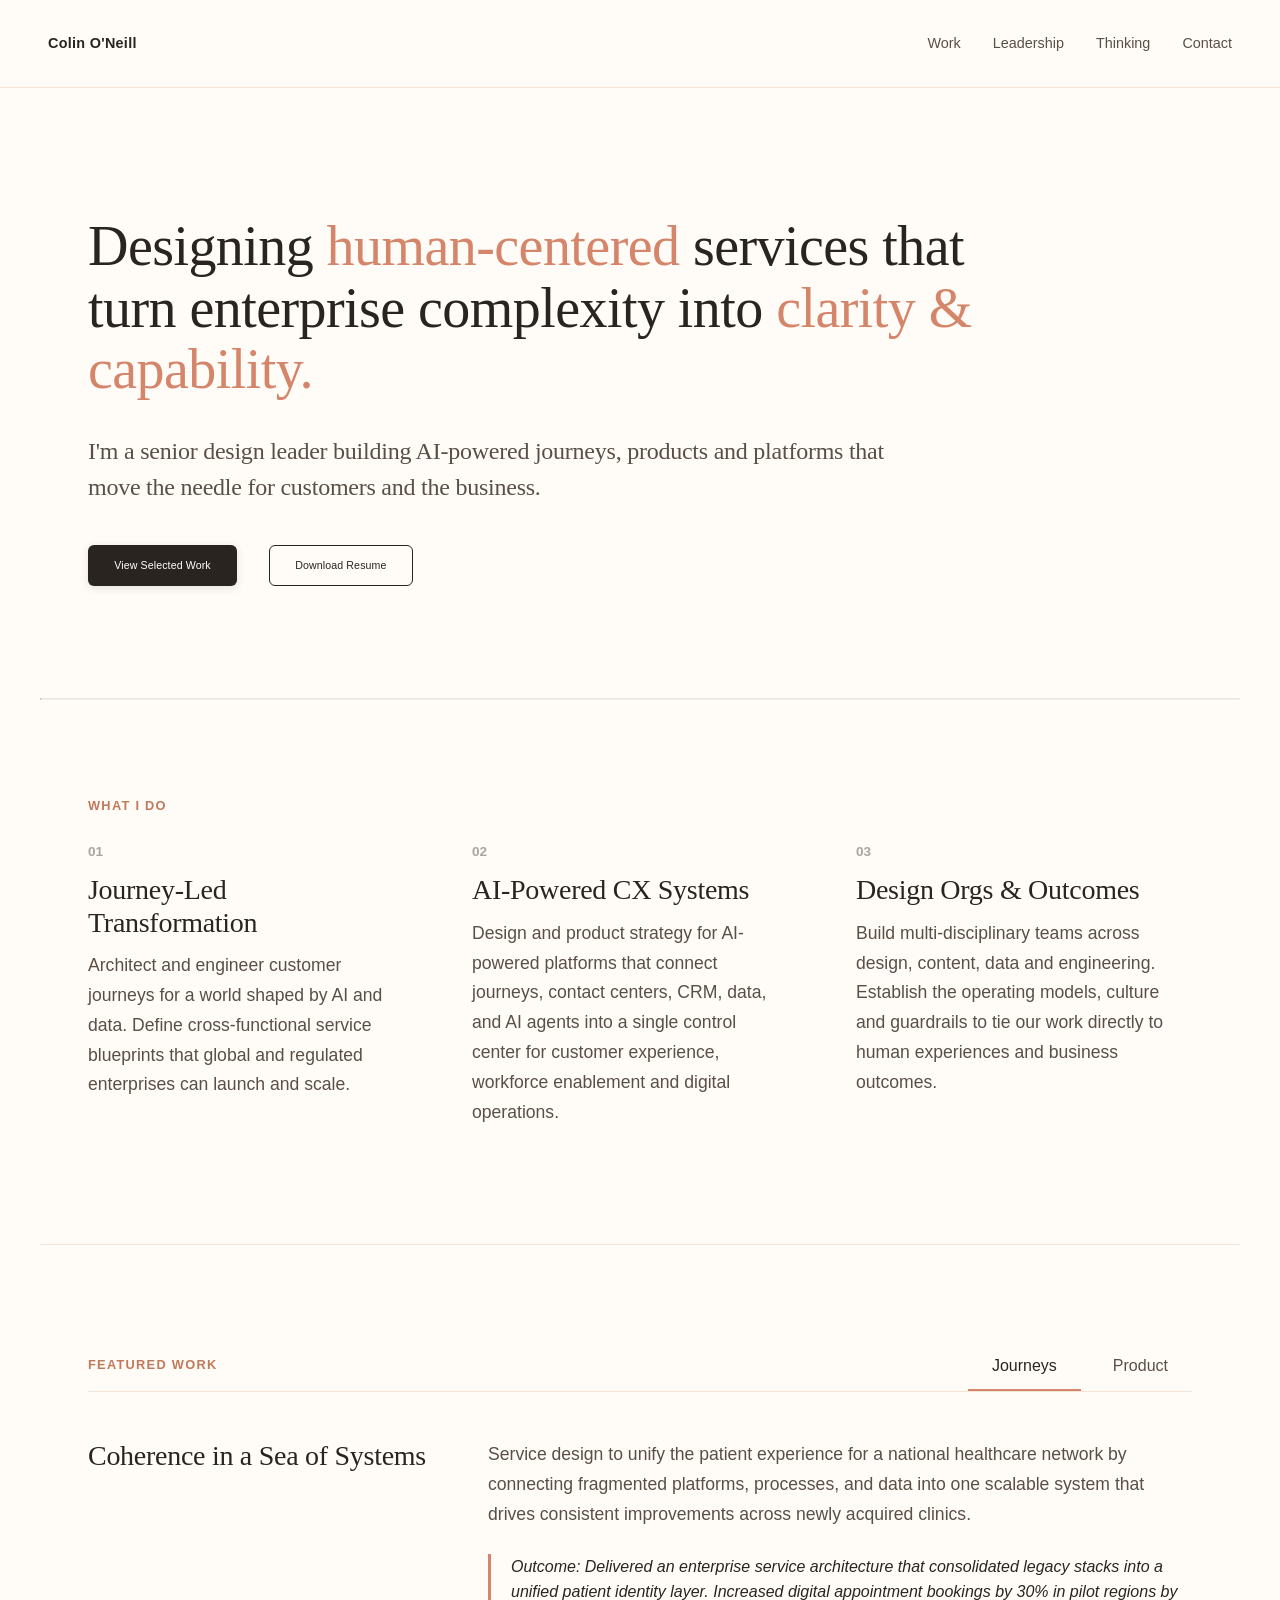
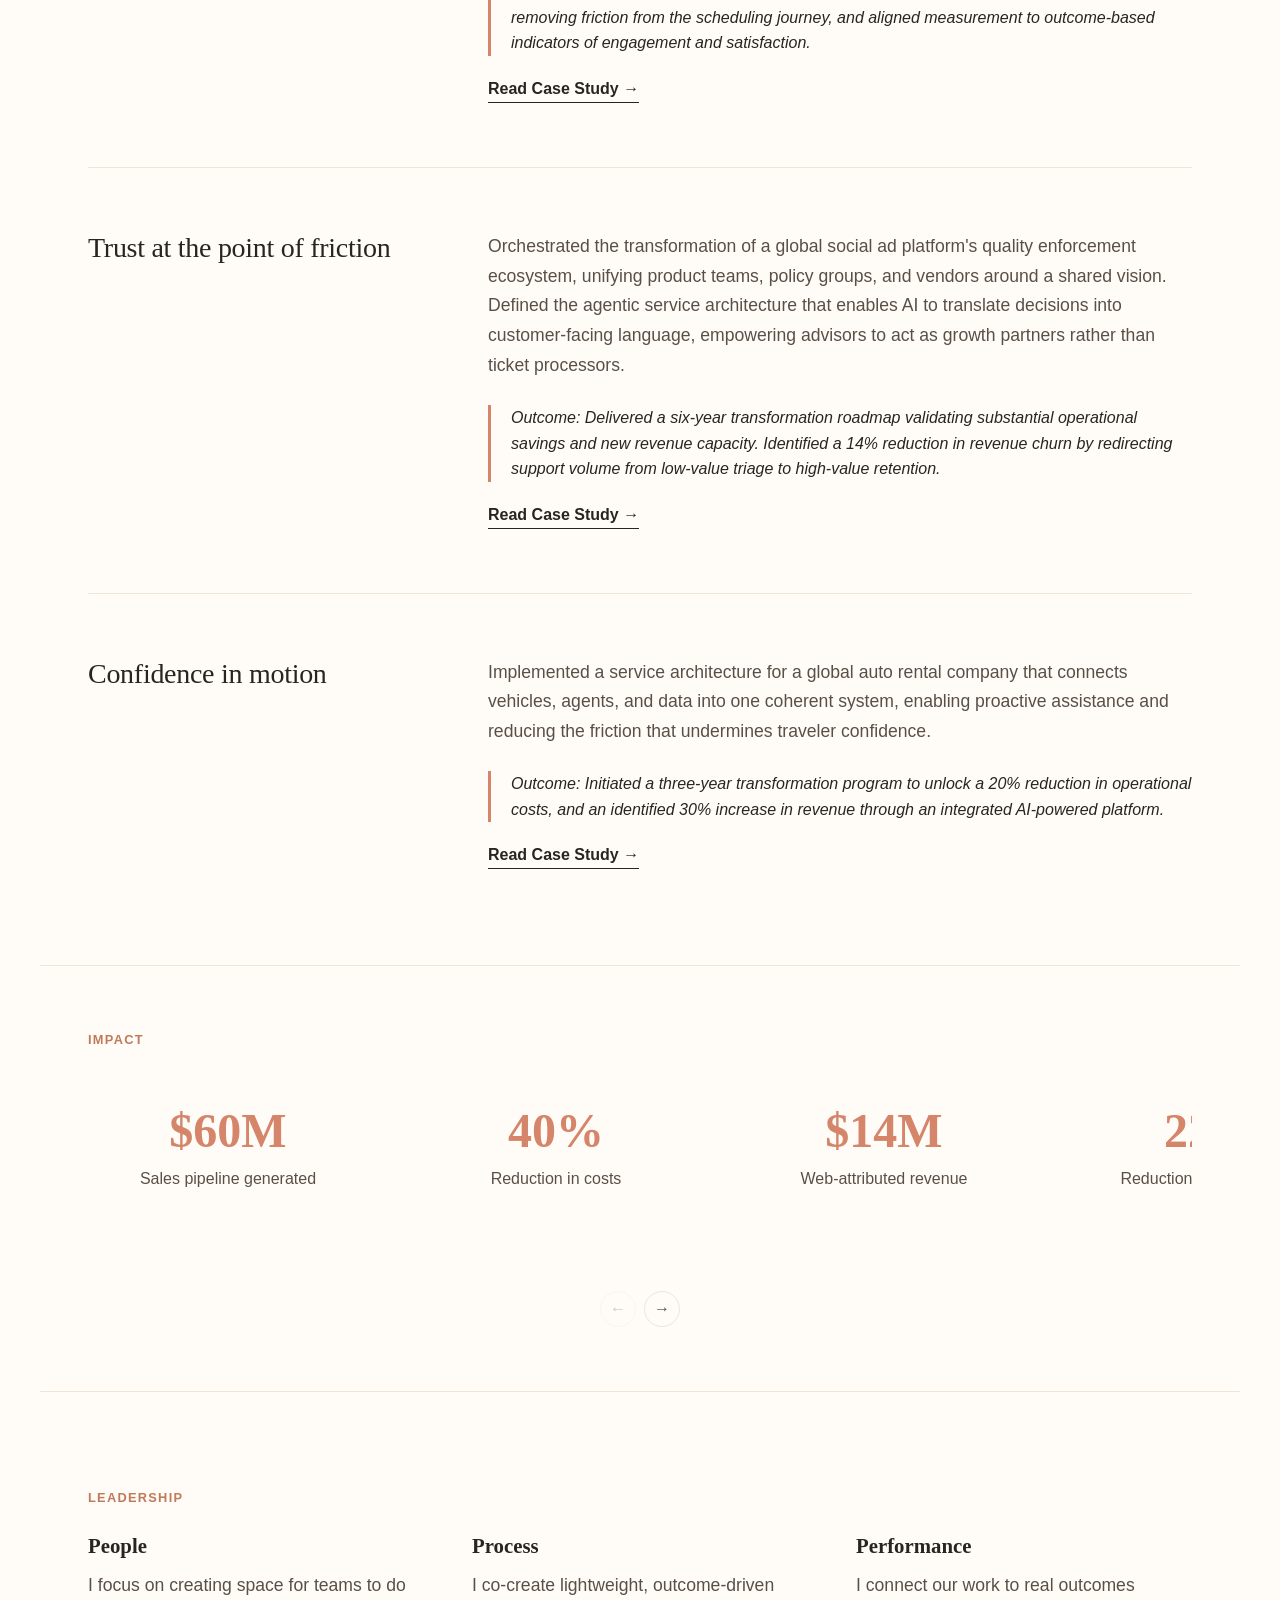
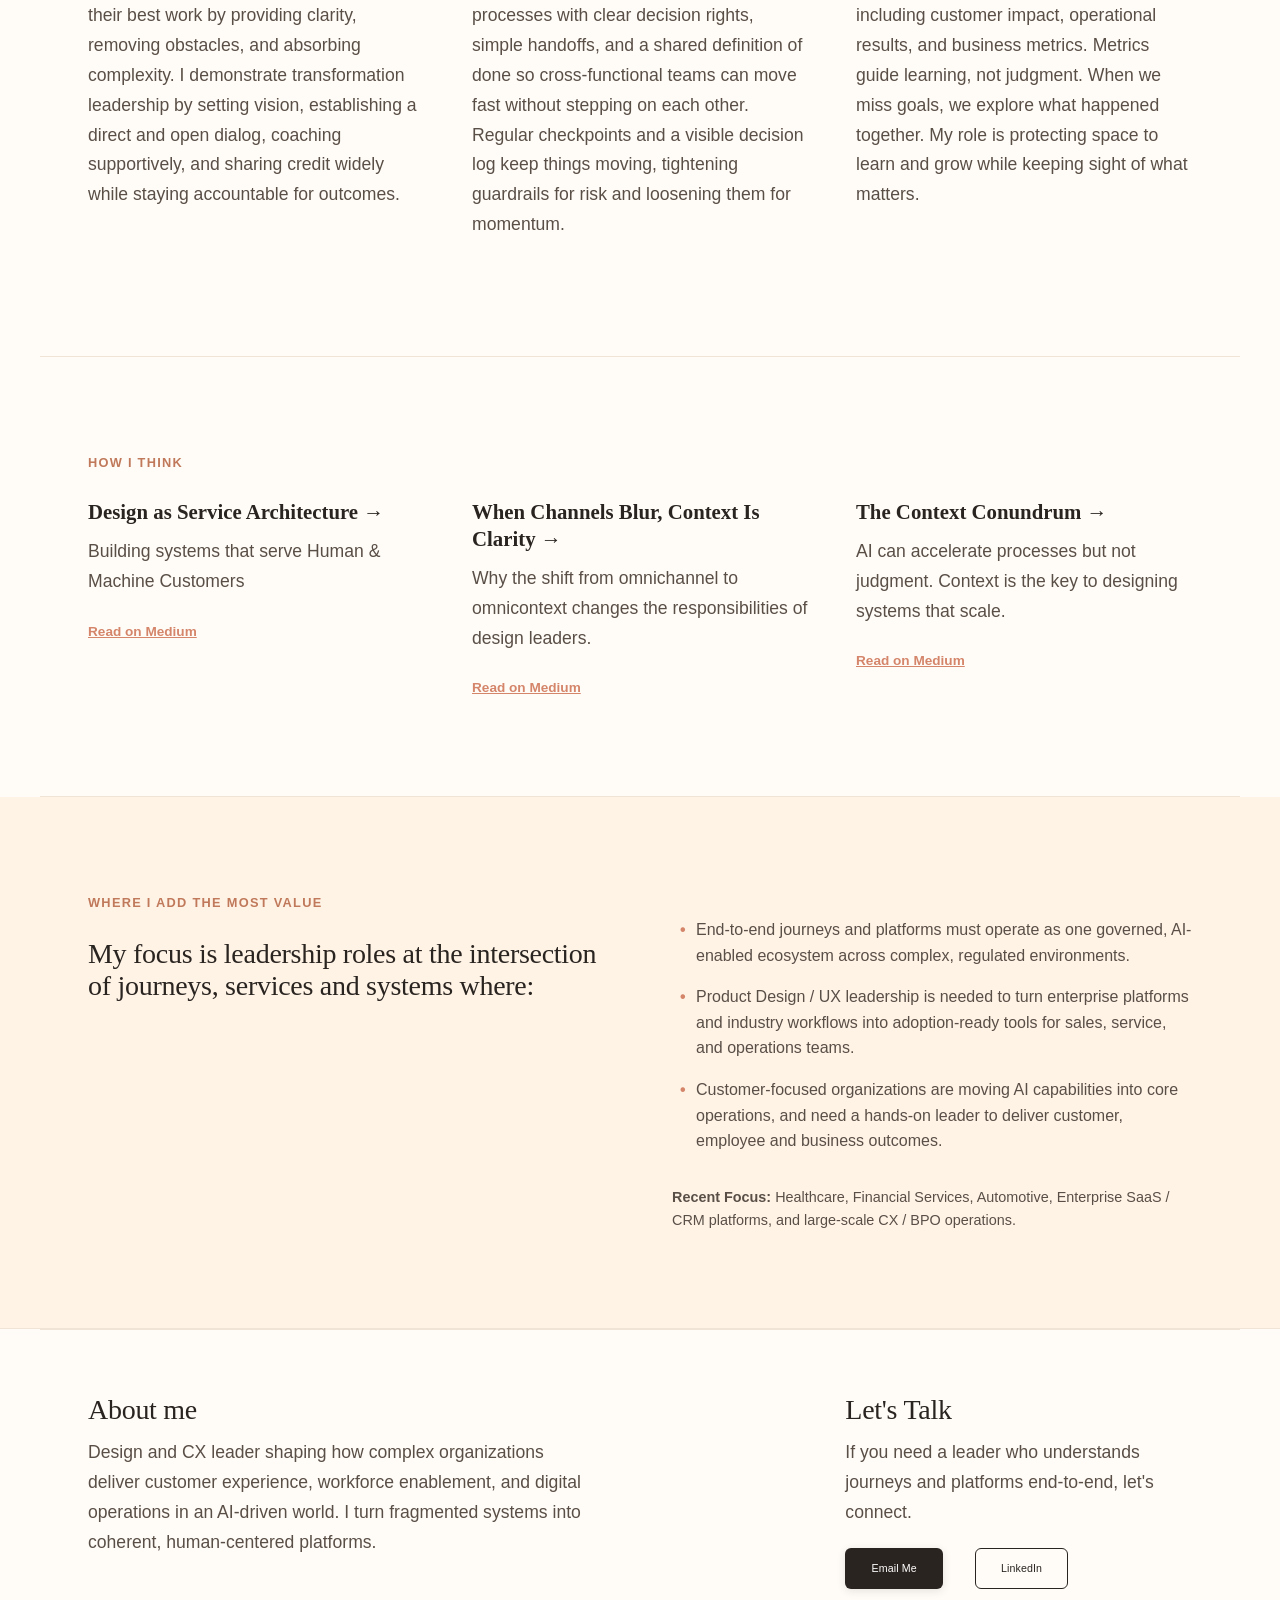
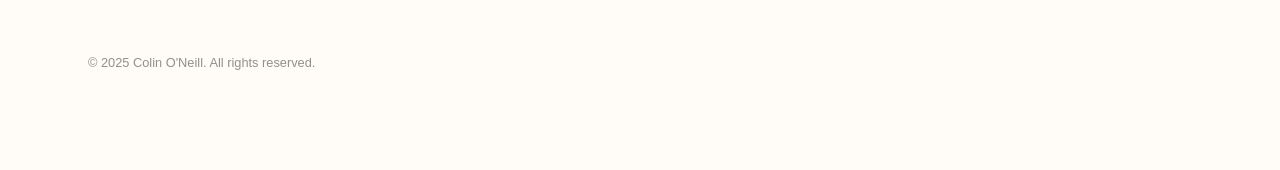
==== index.html @ ee26e6b7 "Fix tab switching with persistent query parameters ROOT CAUSE: When URL has query param (e.g., ?tab=" ====
<!DOCTYPE html>
<html lang="en">
<head>
    <meta charset="UTF-8">
    <meta name="viewport" content="width=device-width, initial-scale=1.0">
    <title>Colin O'Neill - Design & CX Leader</title>

    <!-- SEO Meta Tags -->
    <meta name="description" content="Design and CX leader shaping how complex organizations deliver customer experience, workforce enablement, and digital operations in an AI-driven world. Expert in journey-led transformation and AI-powered CX systems.">
    <meta name="author" content="Colin O'Neill">
    <meta name="keywords" content="design leader, CX strategy, customer experience, AI-powered platforms, service design, journey transformation">

    <!-- Open Graph / Facebook -->
    <meta property="og:type" content="website">
    <meta property="og:url" content="https://www.colinoneill.net/">
    <meta property="og:title" content="Colin O'Neill - Design & CX Leader">
    <meta property="og:description" content="Senior design leader building AI-powered journeys, products and platforms that move the needle for customers and the business.">
    <meta property="og:site_name" content="Colin O'Neill Portfolio">

    <!-- Twitter Card -->
    <meta name="twitter:card" content="summary_large_image">
    <meta name="twitter:title" content="Colin O'Neill - Design & CX Leader">
    <meta name="twitter:description" content="Senior design leader building AI-powered journeys, products and platforms that move the needle for customers and the business.">

    <!-- External Stylesheet -->
    <link rel="stylesheet" href="styles.css">

    <style>
        /* --- INDEX-SPECIFIC STYLES --- */

        /* Override background color for index page */
        :root {
            --bg-color: #FFFCF7;
        }

        .container {
            max-width: var(--container-width);
            padding: 0 3rem;
        }

        .section { padding-top: 6rem; padding-bottom: 6rem; border-bottom: 1px solid var(--border-color); }
        .section-last { border-bottom: none; }

        /* Index-specific label color */
        .label {
            font-size: 0.8rem;
            color: #C0795A;
            margin-bottom: 1.5rem;
        }

        /* Index-specific typography */
        h1 { max-width: 975px; }
        h2 { font-size: 1.5rem; color: var(--text-secondary); font-weight: 400; margin-bottom: 2.5rem; max-width: 800px; line-height: 1.5; margin-top: 0; }
        h3 { font-size: 1.75rem; margin-bottom: 0.75rem; margin-top: 0; }
        p { margin-bottom: 1.25rem; font-size: 1.1rem; line-height: 1.7; }

        /* --- INDEX-SPECIFIC BUTTONS --- */
        .btn-group { display: flex; gap: 1rem; flex-wrap: wrap; }

        .btn {
            padding: 0.7rem 1.575rem;
            font-size: 0.665rem;
            border-radius: 6px;
            letter-spacing: 0.01em;
        }

        .btn-primary {
            box-shadow: 0 2px 8px rgba(42, 36, 32, 0.12);
        }

        .btn-primary:hover {
            box-shadow: 0 4px 12px rgba(212, 133, 106, 0.2);
            transform: translateY(-1px);
        }

        .btn-secondary {
            border: 1.5px solid var(--text-main);
        }

        .btn-secondary:hover {
            transform: translateY(-1px);
        }

        /* --- 1. HERO --- */
        header.container { margin-top: 8rem; padding-bottom: 5rem; }

        /* --- 2. DIVIDER LINE --- */
        .divider-line {
            border-top: 1px solid var(--border-color);
            margin: 2rem auto 0 auto;
            max-width: var(--container-width);
            padding: 0 3rem;
        }

        /* --- 3. PILLARS --- */
        .grid-3 {
            display: grid;
            grid-template-columns: repeat(3, 1fr);
            gap: 3rem;
        }
        .pillar-card { padding-right: 1.5rem; }
        .pillar-num { font-size: 0.85rem; font-weight: 600; margin-bottom: 0.75rem; display: block; opacity: 0.4; font-family: var(--font-family-body);}

        /* --- 4. FEATURED WORK --- */
        .work-header {
            display: flex;
            justify-content: space-between;
            align-items: flex-end;
            margin-bottom: 3rem;
            border-bottom: 1px solid var(--border-color);
        }
        .work-header .label {
            margin-bottom: 0;
            padding-bottom: 1rem;
        }
        .work-tabs {
            display: flex;
            gap: 0.5rem;
            position: relative;
            --indicator-left: 0px;
            --indicator-width: 0px;
        }
        .work-tabs::after {
            content: '';
            position: absolute;
            bottom: 0;
            left: var(--indicator-left);
            width: var(--indicator-width);
            height: 2px;
            background-color: var(--accent-green);
            transition: all 0.3s cubic-bezier(0.4, 0, 0.2, 1);
            pointer-events: none;
        }
        .work-tab {
            background: transparent;
            border: none;
            padding: 1rem 1.5rem;
            font-family: var(--font-family-body);
            font-size: 1rem;
            color: var(--text-secondary);
            cursor: pointer;
            transition: color 0.2s ease;
            font-weight: 500;
        }
        .work-tab:hover {
            color: var(--text-main);
        }
        .work-tab.active {
            color: var(--text-main);
        }
        .work-list { display: flex; flex-direction: column; gap: 4rem; }
        .work-card {
            display: grid;
            grid-template-columns: 1fr 2fr; /* Left title, right content */
            gap: 3rem;
            padding-bottom: 4rem;
            border-bottom: 1px solid var(--border-color);
        }
        .work-card:last-child { border-bottom: none; padding-bottom: 0; }

        .work-meta h3 { margin-top: 0; }
        .tag {
            font-size: 0.75rem;
            background: transparent;
            color: var(--text-secondary);
            padding: 0;
            border-radius: 0;
            display: inline-block;
            margin-bottom: 1rem;
            text-transform: uppercase;
            letter-spacing: 0.05em;
            font-weight: 600;
        }
        .outcome {
            margin-top: 1.5rem;
            padding-left: 1.25rem;
            border-left: 3px solid var(--accent-green);
            font-style: italic;
            color: var(--text-main);
        }
        .work-link {
            display: inline-block;
            margin-top: 1.25rem;
            font-weight: 600;
            border-bottom: 1px solid var(--text-main);
            transition: border-color 0.2s;
        }
        .work-link:hover {
            border-bottom-color: var(--accent-green);
            opacity: 1;
        }

        /* --- 5. METRICS --- */
        .metrics-container {
            position: relative;
        }
        .metrics-grid {
            display: flex;
            gap: 3rem;
            overflow-x: auto;
            -webkit-overflow-scrolling: touch;
            scrollbar-width: thin;
            scrollbar-color: var(--accent-green) var(--border-color);
            padding-bottom: 1rem;
            scroll-snap-type: x mandatory;
            scroll-padding: 0 calc(50% - 140px);
        }
        .metrics-nav {
            display: flex;
            gap: 0.5rem;
            justify-content: center;
            margin-top: 2rem;
        }
        .metrics-nav-arrow {
            background: transparent;
            border: 1px solid var(--border-color);
            width: 36px;
            height: 36px;
            border-radius: 50%;
            cursor: pointer;
            display: flex;
            align-items: center;
            justify-content: center;
            transition: all 0.2s ease;
            color: var(--text-secondary);
            font-size: 1rem;
        }
        .metrics-nav-arrow:hover {
            border-color: var(--accent-green);
            color: var(--accent-green);
            background: rgba(212, 133, 106, 0.05);
        }
        .metrics-nav-arrow:disabled {
            opacity: 0.3;
            cursor: not-allowed;
        }
        .metrics-nav-arrow:disabled:hover {
            border-color: var(--border-color);
            color: var(--text-secondary);
            background: transparent;
        }
        .metrics-grid::-webkit-scrollbar {
            height: 8px;
        }
        .metrics-grid::-webkit-scrollbar-track {
            background: var(--border-color);
            border-radius: 4px;
        }
        .metrics-grid::-webkit-scrollbar-thumb {
            background: var(--accent-green);
            border-radius: 4px;
        }
        .metrics-grid::-webkit-scrollbar-thumb:hover {
            background: var(--accent-olive);
        }
        .metrics-card {
            text-align: center;
            padding: 2rem 1rem;
            min-width: 280px;
            flex-shrink: 0;
            scroll-snap-align: center;
        }
        .metric-value {
            font-size: 3rem;
            font-weight: 600;
            color: var(--accent-green);
            font-family: var(--font-family-heading);
            display: block;
            margin-bottom: 0.75rem;
            line-height: 1;
        }
        .metric-label {
            font-size: 1rem;
            color: var(--text-secondary);
            line-height: 1.5;
        }
        .metric-subtitle {
            font-size: 0.85rem;
            color: var(--text-secondary);
            opacity: 0.7;
            margin-top: 0.5rem;
            line-height: 1.4;
        }
        .metric-secondary {
            margin-top: 1.5rem;
            padding-top: 1.5rem;
            border-top: 1px solid var(--border-color);
        }
        .metric-secondary .metric-value {
            font-size: 2rem;
        }

        /* Reduced padding for metrics section */
        .section.metrics-section {
            padding-top: 4rem;
            padding-bottom: 4rem;
        }

        /* Scroll-driven horizontal scroll wrapper */
        .metrics-scroll-wrapper {
            position: relative;
        }

        .metrics-sticky-container {
            /* Container for metrics content, no sticky positioning */
            position: relative;
        }

        /* --- 6. THOUGHT LEADERSHIP --- */
        .thought-card {
            background: transparent;
            border: none;
            padding: 0;
            transition: opacity 0.2s;
            display: block;
        }
        .thought-card:hover { opacity: 0.7; }
        .thought-title {
            font-weight: 600;
            font-size: 1.3rem;
            margin-bottom: 0.75rem;
            display: block;
            font-family: var(--font-family-heading);
            line-height: 1.3;
            color: var(--text-main);
        }
        .thought-link-label {
            display: inline-block;
            margin-top: 0.25rem;
            font-size: 0.85rem;
            font-weight: 600;
            color: var(--accent-green);
            text-decoration: underline;
            text-decoration-color: var(--accent-green);
        }

        /* --- 7. RIGHT FIT --- */
        .fit-section { background-color: #FFF3E6; } /* Soft warm peach */
        .fit-grid {
            display: grid;
            grid-template-columns: 1fr 1fr;
            gap: 4rem;
        }
        ul.fit-list { list-style: none; padding-left: 1.5rem; }
        ul.fit-list li { margin-bottom: 1rem; position: relative; color: var(--text-secondary); line-height: 1.6; }
        ul.fit-list li::before {
            content: "•";
            color: var(--accent-green);
            font-weight: bold;
            display: inline-block;
            width: 1em;
            margin-left: -1em;
        }

        /* --- 8. FOOTER --- */
        footer.container {
            text-align: left;
        }
        .footer-grid {
            display: grid;
            grid-template-columns: 2fr 1fr;
            gap: 4rem;
        }

        /* --- INDEX-SPECIFIC NAVIGATION --- */
        nav .nav-links {
            display: flex;
            gap: 2rem;
        }
        nav .nav-links a {
            font-size: 0.9rem;
            color: var(--text-secondary);
            text-decoration: underline;
            text-decoration-color: transparent;
            transition: text-decoration-color 0.2s;
        }
        nav .nav-links a:hover {
            text-decoration-color: var(--text-secondary);
            opacity: 1;
        }

        /* Hamburger menu */
        .hamburger {
            display: none;
            flex-direction: column;
            background: none;
            border: none;
            cursor: pointer;
            padding: 0;
            z-index: 1000;
        }
        .hamburger span {
            width: 24px;
            height: 2px;
            background-color: var(--text-main);
            margin: 3px 0;
            transition: all 0.3s ease;
            border-radius: 2px;
        }
        .hamburger.active span:nth-child(1) {
            transform: rotate(45deg) translate(7px, 7px);
        }
        .hamburger.active span:nth-child(2) {
            opacity: 0;
        }
        .hamburger.active span:nth-child(3) {
            transform: rotate(-45deg) translate(7px, -7px);
        }

        /* --- MOBILE RESPONSIVE --- */
        @media (max-width: 768px) {
            h1 { font-size: 2.25rem; }
            .grid-3, .work-card, .fit-grid, .footer-grid { grid-template-columns: 1fr; }
            .work-card { gap: 1.5rem; }
            header.container { margin-top: 4rem; }
            .container { padding: 0 2rem; }
            .metric-value { font-size: 2.5rem; }
            .metric-secondary .metric-value { font-size: 1.75rem; }
            .metrics-card { min-width: 240px; }
            /* Center metrics in viewport on mobile */
            .metrics-grid {
                padding-left: calc(50vw - 120px);
                padding-right: calc(50vw - 120px);
                scroll-padding: 0 calc(50vw - 120px);
            }
            /* Reduce section spacing on mobile for better vertical rhythm */
            .section {
                padding-top: 3.5rem;
                padding-bottom: 3.5rem;
            }
            /* Metrics section slightly tighter */
            .section.metrics-section {
                padding-top: 3rem;
                padding-bottom: 3rem;
            }

            /* Mobile navigation */
            nav {
                padding: 1.5rem 2rem;
                position: relative;
            }
            .hamburger {
                display: flex;
            }
            nav .nav-links {
                position: absolute;
                top: 100%;
                left: 0;
                right: 0;
                background-color: var(--bg-color);
                flex-direction: column;
                padding: 2rem;
                gap: 1.5rem;
                display: none;
                border-bottom: 1px solid var(--border-color);
                box-shadow: 0 4px 12px rgba(0, 0, 0, 0.05);
            }
            nav .nav-links.active {
                display: flex;
            }
            .nav-links a {
                font-size: 1.1rem;
                padding: 0.5rem 0;
            }
        }
    </style>
</head>
<body>

    <nav>
        <div class="logo">Colin O'Neill</div>
        <button class="hamburger" id="hamburger" aria-label="Toggle menu">
            <span></span>
            <span></span>
            <span></span>
        </button>
        <div class="nav-links" id="navLinks">
            <a href="#work">Work</a>
            <a href="#leadership">Leadership</a>
            <a href="#thinking">Thinking</a>
            <a href="#contact">Contact</a>
        </div>
    </nav>

    <header class="container">
        <h1>Designing <span class="accent">human-centered</span> services that turn enterprise complexity into <span class="accent">clarity & capability.</span></h1>
        <h2>I'm a senior design leader building AI-powered journeys, products and platforms that move the needle for customers and the business.</h2>
        <div class="btn-group">
            <a href="#work" class="btn btn-primary">View Selected Work</a>
            <a href="#" class="btn btn-secondary">Download Resume</a>
        </div>
    </header>

    <hr class="divider-line">

    <section class="section container">
        <span class="label">What I Do</span>
        <div class="grid-3">
            <div class="pillar-card">
                <span class="pillar-num">01</span>
                <h3>Journey-Led Transformation</h3>
                <p>Architect and engineer customer journeys for a world shaped by AI and data. Define cross-functional service blueprints that global and regulated enterprises can launch and scale.</p>
            </div>
            <div class="pillar-card">
                <span class="pillar-num">02</span>
                <h3>AI-Powered CX Systems</h3>
                <p>Design and product strategy for AI-powered platforms that connect journeys, contact centers, CRM, data, and AI agents into a single control center for customer experience, workforce enablement and digital operations.</p>
            </div>
            <div class="pillar-card">
                <span class="pillar-num">03</span>
                <h3>Design Orgs & Outcomes</h3>
                <p>Build multi-disciplinary teams across design, content, data and engineering. Establish the operating models, culture and guardrails to tie our work directly to human experiences and business outcomes.</p>
            </div>
        </div>
    </section>

    <section id="work" class="section container">
        <div class="work-header">
            <span class="label">Featured Work</span>
            <div class="work-tabs">
                <button class="work-tab active" data-category="journeys">Journeys</button>
                <button class="work-tab" data-category="product">Product</button>
            </div>
        </div>
        <div class="work-list" id="workList">
            <!-- Work items loaded dynamically from featured-work.json -->
        </div>
    </section>

    <section class="section metrics-section container" id="metricsSection">
        <div class="metrics-scroll-wrapper">
            <div class="metrics-sticky-container">
                <span class="label">Impact</span>
                <div class="metrics-container">
                    <div class="metrics-grid" id="metricsGrid">
                <div class="metrics-card">
                    <span class="metric-value">$60M</span>
                    <p class="metric-label">Sales pipeline generated</p>
                    <!-- <p class="metric-subtitle">From AI-powered platform GTM initiatives</p> -->
                </div>
                <div class="metrics-card">
                    <span class="metric-value">40%</span>
                    <p class="metric-label">Reduction in costs</p>
                    <!-- <p class="metric-subtitle">Operational efficiency gains</p> -->
                </div>
                <div class="metrics-card">
                    <span class="metric-value">$14M</span>
                    <p class="metric-label">Web-attributed revenue</p>
                    <!-- <p class="metric-subtitle">Digital journey optimization impact</p> -->
                </div>
                <div class="metrics-card">
                    <span class="metric-value">22%</span>
                    <p class="metric-label">Reduction in support calls</p>
                    <!-- <p class="metric-subtitle">Self-service enablement</p> -->
                </div>
                <div class="metrics-card">
                    <span class="metric-value">26%</span>
                    <p class="metric-label">Increase in engagement</p>
                    <!-- <p class="metric-subtitle">Personalization and rewards programs</p> -->
                </div>
                <div class="metrics-card">
                    <span class="metric-value">30%</span>
                    <p class="metric-label">Increase in self-service interactions</p>
                    <!-- <p class="metric-subtitle">AI agent and automation adoption</p> -->
                </div>
            </div>
            <div class="metrics-nav">
                <button class="metrics-nav-arrow" id="scrollLeft" aria-label="Scroll left">←</button>
                <button class="metrics-nav-arrow" id="scrollRight" aria-label="Scroll right">→</button>
            </div>
        </div>
            </div>
        </div>
    </section>

    <section id="leadership" class="section container">
        <span class="label">Leadership</span>
        <div class="grid-3">
            <div class="thought-card">
                <span class="thought-title">People</span>
                <p>I focus on creating space for teams to do their best work by providing clarity, removing obstacles, and absorbing complexity. I demonstrate transformation leadership by setting vision, establishing a direct and open dialog, coaching supportively, and sharing credit widely while staying accountable for outcomes.</p>
            </div>
            <div class="thought-card">
                <span class="thought-title">Process</span>
                <p>I co-create lightweight, outcome-driven processes with clear decision rights, simple handoffs, and a shared definition of done so cross-functional teams can move fast without stepping on each other. Regular checkpoints and a visible decision log keep things moving, tightening guardrails for risk and loosening them for momentum.</p>
            </div>
            <div class="thought-card">
                <span class="thought-title">Performance</span>
                <p>I connect our work to real outcomes including customer impact, operational results, and business metrics. Metrics guide learning, not judgment. When we miss goals, we explore what happened together. My role is protecting space to learn and grow while keeping sight of what matters.</p>
            </div>
        </div>
    </section>

    <section id="thinking" class="section container">
        <span class="label">How I Think</span>
        <div class="grid-3">
            <a href="https://medium.com/@oneill_colin/design-as-service-architecture-serving-human-and-machine-customers-0b2cfeb0b13a" target="_blank" rel="noopener noreferrer" class="thought-card">
                <span class="thought-title">Design as Service Architecture →</span>
                <p>Building systems that serve Human & Machine Customers</p>
                <span class="thought-link-label">Read on Medium</span>
            </a>
            <a href="https://medium.com/@oneill_colin/when-channels-blur-context-is-clarity-23f909cce491" target="_blank" rel="noopener noreferrer" class="thought-card">
                <span class="thought-title">When Channels Blur, Context Is Clarity →</span>
                <p>Why the shift from omnichannel to omnicontext changes the responsibilities of design leaders.</p>
                <span class="thought-link-label">Read on Medium</span>
            </a>
            <a href="https://medium.com/@oneill_colin/the-context-conundrum-4eb145a3e1dd" target="_blank" rel="noopener noreferrer" class="thought-card">
                <span class="thought-title">The Context Conundrum →</span>
                <p>AI can accelerate processes but not judgment. Context is the key to designing systems that scale.</p>
                <span class="thought-link-label">Read on Medium</span>
            </a>
        </div>
    </section>

    <section class="section fit-section">
        <div class="container">
            <div class="fit-grid">
                <div>
                    <span class="label">Where I add the most value</span>
                    <h3>My focus is leadership roles at the intersection of journeys, services and systems where:</h3>
                </div>
                <div>
                    <ul class="fit-list">
                        <li>End-to-end journeys and platforms must operate as one governed, AI-enabled ecosystem across complex, regulated environments.</li>
                        <li>Product Design / UX leadership is needed to turn enterprise platforms and industry workflows into adoption-ready tools for sales, service, and operations teams.</li>
                        <li>Customer-focused organizations are moving AI capabilities into core operations, and need a hands-on leader to deliver customer, employee and business outcomes.</li>
                    </ul>
                    <div style="margin-top: 2rem; font-size: 0.9rem; color: var(--text-secondary);">
                        <strong>Recent Focus:</strong> Healthcare, Financial Services, Automotive, Enterprise SaaS / CRM platforms, and large-scale CX / BPO operations.
                    </div>
                </div>
            </div>
        </div>
    </section>

    <footer id="contact" class="section-last container" style="padding: 4rem 3rem 6rem 3rem;">
        <div class="footer-grid">
            <div>
                <h3>About me</h3>
                <p style="max-width: 500px;">Design and CX leader shaping how complex organizations deliver customer experience, workforce enablement, and digital operations in an AI-driven world. I turn fragmented systems into coherent, human-centered platforms.</p>
            </div>
            <div>
                <h3>Let's Talk</h3>
                <p>If you need a leader who understands journeys and platforms end-to-end, let's connect.</p>
                <div class="btn-group">
                    <a href="mailto:colin@colinoneill.net" class="btn btn-primary">Email Me</a>
                    <a href="https://www.linkedin.com/in/oneillcolin/" target="_blank" rel="noopener noreferrer" class="btn btn-secondary">LinkedIn</a>
                </div>
            </div>
        </div>
        <div style="margin-top: 4rem; opacity: 0.5; font-size: 0.8rem;">
            © 2025 Colin O'Neill. All rights reserved.
        </div>
    </footer>

    <script>
        // Metrics scroll navigation
        const metricsGrid = document.getElementById('metricsGrid');
        const scrollLeftBtn = document.getElementById('scrollLeft');
        const scrollRightBtn = document.getElementById('scrollRight');
        const metricsSection = document.getElementById('metricsSection');

        if (metricsGrid && scrollLeftBtn && scrollRightBtn) {
            const SCROLL_AMOUNT = 300;

            // Update button states
            function updateButtonStates() {
                const scrollLeft = metricsGrid.scrollLeft;
                const maxScroll = metricsGrid.scrollWidth - metricsGrid.clientWidth;

                scrollLeftBtn.disabled = scrollLeft <= 0;
                scrollRightBtn.disabled = scrollLeft >= maxScroll - 1;
            }

            // Button click handlers with smooth scrolling
            scrollLeftBtn.addEventListener('click', () => {
                const targetScroll = Math.max(0, metricsGrid.scrollLeft - SCROLL_AMOUNT);
                metricsGrid.scrollTo({
                    left: targetScroll,
                    behavior: 'smooth'
                });
            });

            scrollRightBtn.addEventListener('click', () => {
                const maxScroll = metricsGrid.scrollWidth - metricsGrid.clientWidth;
                const targetScroll = Math.min(maxScroll, metricsGrid.scrollLeft + SCROLL_AMOUNT);
                metricsGrid.scrollTo({
                    left: targetScroll,
                    behavior: 'smooth'
                });
            });

            // Update button states on scroll
            metricsGrid.addEventListener('scroll', updateButtonStates, { passive: true });

            // Update on resize
            window.addEventListener('resize', updateButtonStates, { passive: true });

            // Initial update
            updateButtonStates();
        }

        // Mobile navigation toggle
        const hamburger = document.getElementById('hamburger');
        const navLinks = document.getElementById('navLinks');

        if (hamburger && navLinks) {
            hamburger.addEventListener('click', () => {
                hamburger.classList.toggle('active');
                navLinks.classList.toggle('active');
            });

            // Close menu when a link is clicked
            navLinks.querySelectorAll('a').forEach(link => {
                link.addEventListener('click', () => {
                    hamburger.classList.remove('active');
                    navLinks.classList.remove('active');
                });
            });
        }
    </script>

    <script>
        // Inlined featured work data (eliminates HTTP request)
        const featuredWorkData = {
            "workItems": [
                {
                    "id": "coherence-patient-systems",
                    "title": "Coherence in a Sea of Systems",
                    "description": "Service design to unify the patient experience for a national healthcare network by connecting fragmented platforms, processes, and data into one scalable system that drives consistent improvements across newly acquired clinics.",
                    "outcome": "Delivered an enterprise service architecture that consolidated legacy stacks into a unified patient identity layer. Increased digital appointment bookings by 30% in pilot regions by removing friction from the scheduling journey, and aligned measurement to outcome-based indicators of engagement and satisfaction.",
                    "caseStudyLink": "coherence-patient-systems.html",
                    "category": "journeys",
                    "active": true
                },
                {
                    "id": "trust-friction",
                    "title": "Trust at the point of friction",
                    "description": "Orchestrated the transformation of a global social ad platform's quality enforcement ecosystem, unifying product teams, policy groups, and vendors around a shared vision. Defined the agentic service architecture that enables AI to translate decisions into customer-facing language, empowering advisors to act as growth partners rather than ticket processors.",
                    "outcome": "Delivered a six-year transformation roadmap validating substantial operational savings and new revenue capacity. Identified a 14% reduction in revenue churn by redirecting support volume from low-value triage to high-value retention.",
                    "caseStudyLink": "social-ad-platform-case-study.html",
                    "category": "journeys",
                    "active": true
                },
                {
                    "id": "confidence-motion",
                    "title": "Confidence in motion",
                    "description": "Implemented a service architecture for a global auto rental company that connects vehicles, agents, and data into one coherent system, enabling proactive assistance and reducing the friction that undermines traveler confidence.",
                    "outcome": "Initiated a three-year transformation program to unlock a 20% reduction in operational costs, and an identified 30% increase in revenue through an integrated AI-powered platform.",
                    "caseStudyLink": "confidence-in-motion.html",
                    "category": "journeys",
                    "active": true
                },
                {
                    "id": "empowering-life-motion",
                    "title": "Empowering a life in motion",
                    "description": "Led a strategic journey program to unify a major membership organization's fragmented experience across UX, content, benefits, and digital services. Implemented a foundational design system to integrate features and services into key journeys, activated siloed programs as a suite of mobile apps and delivered a membership roadmap creating coherence across previously siloed teams and touchpoints.",
                    "outcome": "26% increase in members earning rewards points for primary activities. Defined the organization's personalization platform architecture with 12 user states and 14 activity metrics enabling 168 unique personalized experiences across all digital properties.",
                    "caseStudyLink": "empowering-a-life-in-motion.html",
                    "category": "journeys",
                    "active": false
                },
                {
                    "id": "aarp-product",
                    "title": "AARP Digital Platform",
                    "description": "Product design and strategy for a next-generation member engagement platform serving 38 million members. Led the transformation of legacy systems into a unified digital experience integrating benefits, advocacy tools, and personalized content delivery.",
                    "outcome": "Delivered a scalable product architecture enabling personalized member experiences across web and mobile. Defined the product roadmap and design system that unified 15+ disparate touchpoints into one cohesive platform.",
                    "caseStudyLink": "aarp-case-study.html",
                    "category": "product",
                    "active": true
                },
                {
                    "id": "toyota-product",
                    "title": "Toyota Connected Services",
                    "description": "Product strategy and UX design for an automotive connected services platform integrating vehicle data, mobile applications, and dealer systems. Created the service architecture connecting vehicles, drivers, and service centers into one intelligent ecosystem.",
                    "outcome": "Launched a comprehensive connected vehicle platform driving increased customer engagement and service retention. Established design patterns and product frameworks adopted across multiple vehicle lines.",
                    "caseStudyLink": "toyota-case-study.html",
                    "category": "product",
                    "active": true
                },
                {
                    "id": "tbd-product",
                    "title": "Enterprise Platform - TBD",
                    "description": "Product design leadership for a complex enterprise platform addressing multi-stakeholder workflows and data integration challenges. Defined product vision and user experience architecture for scalable B2B solutions.",
                    "outcome": "Delivered foundational product capabilities enabling enterprise adoption and workflow automation. Created design standards and interaction patterns supporting future platform expansion.",
                    "caseStudyLink": "tbd-case-study.html",
                    "category": "product",
                    "active": true
                }
            ]
        };

        // Render featured work items by category
        function loadFeaturedWork(category = 'journeys') {
            const workList = document.getElementById('workList');

            // Filter by active status and category
            const filteredItems = featuredWorkData.workItems.filter(item =>
                item.active && item.category === category
            );

            // Clear existing items
            workList.innerHTML = '';

            // Render each work item using DocumentFragment for better performance
            const fragment = document.createDocumentFragment();

            filteredItems.forEach(item => {
                const article = document.createElement('article');
                article.className = 'work-card';

                article.innerHTML = `
                    <div class="work-meta">
                        <h3>${item.title}</h3>
                    </div>
                    <div class="work-content">
                        <p>${item.description}</p>
                        <div class="outcome">Outcome: ${item.outcome}</div>
                        <a href="${item.caseStudyLink}" class="work-link">Read Case Study →</a>
                    </div>
                `;

                fragment.appendChild(article);
            });

            workList.appendChild(fragment);
        }

        // Update tab indicator position
        function updateTabIndicator() {
            const activeTab = document.querySelector('.work-tab.active');
            const tabsContainer = document.querySelector('.work-tabs');

            if (activeTab && tabsContainer) {
                const containerRect = tabsContainer.getBoundingClientRect();
                const activeRect = activeTab.getBoundingClientRect();
                const left = activeRect.left - containerRect.left;
                const width = activeRect.width;

                // Update the ::after pseudo-element via CSS custom properties
                tabsContainer.style.setProperty('--indicator-left', `${left}px`);
                tabsContainer.style.setProperty('--indicator-width', `${width}px`);
            }
        }

        // Handle tab switching
        function switchTab(category, updateURL = true) {
            // Update active tab styling
            const tabs = document.querySelectorAll('.work-tab');
            tabs.forEach(tab => {
                if (tab.dataset.category === category) {
                    tab.classList.add('active');
                } else {
                    tab.classList.remove('active');
                }
            });

            // Update indicator position
            updateTabIndicator();

            // Load work items for selected category
            loadFeaturedWork(category);

            // Update URL hash (1 for journeys, 2 for product)
            if (updateURL) {
                const hashMap = { 'journeys': '1', 'product': '2' };
                const newHash = hashMap[category];

                // Remove query params when manually switching tabs
                const newURL = window.location.pathname + '#' + newHash;
                history.pushState(null, '', newURL);
            }
        }

        // Get category from URL query parameter or hash
        function getCategoryFromHash() {
            // First check for query parameter (?tab=journeys or ?tab=product)
            const urlParams = new URLSearchParams(window.location.search);
            const tabParam = urlParams.get('tab');
            if (tabParam === 'journeys' || tabParam === 'product') {
                return tabParam;
            }

            // Fall back to hash for backwards compatibility
            const hash = window.location.hash.replace('#', '');
            if (hash === '1' || hash === 'work') return 'journeys';
            if (hash === '2') return 'product';

            return 'journeys'; // Default to journeys
        }

        // Initialize tabs and load work items when DOM is ready
        document.addEventListener('DOMContentLoaded', function() {
            // Capture if we need to scroll BEFORE switchTab changes the hash
            const shouldScrollToWork = (window.location.hash === '#work');

            // Set initial category from hash or default to journeys
            const initialCategory = getCategoryFromHash();
            switchTab(initialCategory);

            // Add click handlers to tabs
            const tabs = document.querySelectorAll('.work-tab');
            tabs.forEach(tab => {
                tab.addEventListener('click', function() {
                    switchTab(this.dataset.category);
                });
            });

            // Handle hash changes (for browser back/forward)
            window.addEventListener('hashchange', function() {
                const category = getCategoryFromHash();
                switchTab(category, false); // Don't update URL to avoid loop
            });

            // Update indicator on window resize
            window.addEventListener('resize', updateTabIndicator, { passive: true });

            // Scroll to work section if returning from case study
            if (shouldScrollToWork) {
                requestAnimationFrame(function() {
                    requestAnimationFrame(function() {
                        const workSection = document.getElementById('work');
                        if (workSection) {
                            workSection.scrollIntoView({ behavior: 'smooth', block: 'start' });
                        }
                    });
                });
            }
        });
    </script>

</body>
</html>
---- styles.css ----
/* === COMPREHENSIVE CASE STUDY STYLES - COLIN O'NEILL PORTFOLIO === */

/* --- GLOBAL VARIABLES & RESET --- */
:root {
    --bg-color: #FFF9F0;
    --text-main: #2a2420;
    --text-secondary: #5a4f47;
    --accent-green: #D4856A;
    --accent-olive: #C99A6E;
    --accent-bg: #FFF3E6;
    --border-color: #F0E4D7;
    --spacing-unit: 1rem;
    --container-width: 1200px;
    --font-family-body: 'Helvetica Neue', Helvetica, Arial, sans-serif;
    --font-family-heading: 'Georgia', 'Times New Roman', serif;
}

* {
    box-sizing: border-box;
    margin: 0;
    padding: 0;
}

html {
    scroll-behavior: smooth;
}

body {
    font-family: var(--font-family-body);
    background-color: var(--bg-color);
    color: var(--text-main);
    line-height: 1.6;
    -webkit-font-smoothing: antialiased;
}

/* --- TYPOGRAPHY --- */
h1, h2, h3, h4 {
    font-family: var(--font-family-heading);
    font-weight: 600;
    letter-spacing: -0.01em;
    line-height: 1.15;
}

h1 { font-size: 3.5rem; margin-bottom: 2rem; font-weight: 500; line-height: 1.1; }
h2 { font-size: 2rem; color: var(--text-main); font-weight: 500; margin-top: 4rem; margin-bottom: 1.5rem; }
h3 { font-size: 1.5rem; margin-top: 2.5rem; margin-bottom: 1rem; font-weight: 500; }
h4 { font-size: 1.2rem; margin-top: 2rem; margin-bottom: 0.75rem; font-weight: 600; }

p {
    color: var(--text-secondary);
    margin-bottom: 1.5rem;
    font-size: 1.15rem;
    line-height: 1.8;
    max-width: 850px;
}

a { text-decoration: none; color: inherit; transition: opacity 0.2s; }
a:hover { opacity: 0.7; }

.accent { color: var(--accent-green); }

/* --- UTILITIES --- */
.container {
    max-width: 900px;
    margin: 0 auto;
    padding: 0 3rem;
}

.wide-container {
    max-width: var(--container-width);
    margin: 0 auto;
    padding: 0 3rem;
}

.label {
    text-transform: uppercase;
    font-size: 0.7rem;
    letter-spacing: 0.1em;
    color: var(--text-secondary);
    font-weight: 600;
    margin-bottom: 1.5rem;
    display: block;
}

/* --- NAVIGATION --- */
nav {
    padding: 2rem 3rem;
    display: flex;
    justify-content: space-between;
    align-items: center;
    border-bottom: 1px solid var(--border-color);
}
nav .logo {
    font-family: var(--font-family-body);
    font-weight: 600;
    font-size: 0.9rem;
    letter-spacing: 0.02em;
}
nav .back-link {
    font-size: 0.9rem;
    color: var(--text-secondary);
    text-decoration: underline;
    text-decoration-color: transparent;
    transition: text-decoration-color 0.2s;
}
nav .back-link:hover {
    text-decoration-color: var(--text-secondary);
    opacity: 1;
}

/* --- CASE STUDY HEADER --- */
.case-study-header {
    padding-top: 6rem;
    padding-bottom: 4rem;
    border-bottom: 1px solid var(--border-color);
}

.case-study-header h1 {
    max-width: 900px;
}

.case-study-meta {
    display: flex;
    gap: 3rem;
    margin-top: 2.5rem;
    flex-wrap: wrap;
    font-size: 0.95rem;
}

.meta-item {
    display: flex;
    flex-direction: column;
    gap: 0.5rem;
}

.meta-label {
    text-transform: uppercase;
    font-size: 0.7rem;
    letter-spacing: 0.1em;
    color: var(--text-secondary);
    font-weight: 600;
}

.meta-value {
    color: var(--text-main);
    font-weight: 500;
}

/* --- CASE STUDY CONTENT --- */
.case-study-content {
    padding: 5rem 0;
    overflow: hidden;
}

/* --- QUOTE CALLOUT --- */
.quote-callout {
    margin: 3rem 0;
    padding: 2.5rem 2rem 2.5rem 3rem;
    background-color: var(--accent-bg);
    border-left: 4px solid var(--accent-green);
    max-width: 100%;
}

.quote-callout p {
    font-size: 1.3rem;
    font-style: italic;
    color: var(--text-main);
    line-height: 1.6;
    margin-bottom: 1rem;
    max-width: 100%;
}

.quote-attribution {
    font-size: 0.95rem;
    color: var(--text-secondary);
    font-style: normal;
    font-weight: 600;
}

/* --- STATS HIGHLIGHT --- */
.stats-grid {
    display: grid;
    grid-template-columns: repeat(auto-fit, minmax(200px, 1fr));
    gap: 2.5rem;
    margin: 3rem 0;
    padding: 3rem 0;
    border-top: 1px solid var(--border-color);
}

.stat-item {
    text-align: center;
}

.stat-number {
    font-family: var(--font-family-heading);
    font-size: 3rem;
    font-weight: 600;
    color: var(--accent-green);
    display: block;
    margin-bottom: 0.5rem;
}

.stat-label {
    font-size: 0.95rem;
    color: var(--text-secondary);
    line-height: 1.4;
}

/* --- STRATEGY LIST --- */
.strategy-list {
    list-style: none;
    margin: 2rem 0;
    padding: 0;
}

.strategy-list li {
    margin-bottom: 2.5rem;
    padding-left: 2.5rem;
    position: relative;
}

.strategy-list li::before {
    content: "•";
    color: var(--accent-green);
    font-size: 2rem;
    font-weight: bold;
    position: absolute;
    left: 0;
    top: -0.3rem;
}

.strategy-list strong {
    display: block;
    font-size: 1.2rem;
    color: var(--text-main);
    margin-bottom: 0.5rem;
    font-family: var(--font-family-heading);
}

.strategy-list p {
    margin-bottom: 0;
}

/* --- INSIGHT BOX --- */
.insight-box {
    background-color: #FAF6F1;
    padding: 2.5rem;
    margin: 3rem 0;
    border-radius: 2px;
    max-width: 100%;
}

.insight-box h4 {
    margin-top: 0;
    color: var(--text-main);
}

.insight-box p {
    max-width: 100%;
}

/* --- HIGHLIGHT BOX (Air Canada variant) --- */
.highlight-box {
    background: var(--accent-bg);
    padding: 2.5rem;
    border-left: 4px solid var(--accent-green);
    margin: 3rem 0;
    max-width: 100%;
}
.highlight-box h3 {
    margin-top: 0;
    color: var(--text-main);
}
.highlight-box p {
    max-width: 100%;
}

/* --- CONTENT SECTIONS --- */
.content-section {
    max-width: 800px;
    margin: 3rem auto;
}

.section {
    padding-top: 4rem;
    padding-bottom: 4rem;
}

/* --- LISTS --- */
ul {
    margin: 1.5rem 0;
    padding-left: 2rem;
}
ul li {
    margin-bottom: 0.75rem;
    color: var(--text-secondary);
    line-height: 1.6;
}

/* --- FOOTER --- */
footer.container {
    padding: 4rem 3rem 10rem 3rem;
    border-top: 1px solid var(--border-color);
    text-align: center;
}

.footer-cta {
    margin-top: 2rem;
}

.btn {
    padding: 0.9rem 1.8rem;
    font-weight: 500;
    font-size: 0.95rem;
    border-radius: 2px;
    cursor: pointer;
    border: 1px solid transparent;
    transition: all 0.3s ease;
    display: inline-block;
}

.btn-primary {
    background-color: var(--text-main);
    color: #fff;
}

.btn-primary:hover {
    background-color: var(--accent-green);
    opacity: 1;
}

.btn-secondary {
    background-color: transparent;
    color: var(--text-main);
    border: 1px solid var(--text-main);
    margin-left: 1rem;
}

.btn-secondary:hover {
    background-color: var(--text-main);
    color: #fff;
    opacity: 1;
}

/* --- HERO IMAGE --- */
.hero-image {
    width: 100%;
    overflow: hidden;
}

.hero-image img {
    width: 100%;
    height: auto;
    display: block;
}

/* --- INLINE BODY IMAGES --- */
.image-showcase {
    padding: 0.5rem 0;
    margin: 0.375rem 0;
}
.image-container {
    max-width: 900px;
    margin: 0 auto;
    text-align: center;
}
.image-container img {
    max-width: 100%;
    height: auto;
    border-radius: 8px;
}
.image-caption {
    margin-top: 1.5rem;
    font-size: 0.95rem;
    color: var(--text-secondary);
    font-style: italic;
}

/* --- MOBILE RESPONSIVE --- */
@media (max-width: 768px) {
    /* Typography scaling */
    h1 { font-size: 2.25rem; }
    h2 {
        font-size: 1.5rem;
        margin-top: 3rem;
        margin-bottom: 1.25rem;
    }
    h3 {
        font-size: 1.25rem;
        margin-top: 2rem;
        margin-bottom: 0.875rem;
    }
    h4 {
        font-size: 1.05rem;
        margin-top: 1.5rem;
        margin-bottom: 0.625rem;
    }
    p {
        font-size: 1rem;
        line-height: 1.7;
        max-width: 100%;
    }

    /* Container and layout */
    .container, .wide-container { padding: 0 2rem; }

    /* Navigation */
    nav {
        padding: 1.5rem 2rem;
    }
    nav .logo {
        font-size: 0.85rem;
    }
    nav .back-link {
        font-size: 0.85rem;
        padding: 0.5rem 0;
        min-height: 44px;
        display: flex;
        align-items: center;
    }

    /* Header sections */
    .case-study-header { padding-top: 4rem; padding-bottom: 3rem; }
    .case-study-content { padding: 3rem 0; }

    /* Header h1 improvements */
    .case-study-header h1 {
        max-width: 100%;
    }
    .case-study-header h1 br {
        display: none; /* Remove forced line breaks on mobile */
    }
    .case-study-header h1 .accent {
        display: block;
        margin-top: 0.5rem;
        font-size: 0.95em;
    }

    /* Label sizing */
    .label {
        font-size: 0.7rem;
        letter-spacing: 0.08em;
        margin-bottom: 1rem;
    }

    /* Meta information */
    .case-study-meta {
        gap: 2rem 1.5rem;
        margin-top: 2rem;
    }
    .meta-label {
        font-size: 0.65rem;
    }
    .meta-value {
        font-size: 0.9rem;
        line-height: 1.4;
    }

    /* Stats grid */
    .stats-grid {
        grid-template-columns: 1fr;
        gap: 2rem;
    }
    .stat-number { font-size: 2.5rem; }
    .stat-label {
        font-size: 0.9rem;
        padding: 0 0.5rem;
    }

    /* Quote callout */
    .quote-callout {
        padding: 1.5rem 1.25rem;
        margin: 2rem 0;
    }
    .quote-callout p { font-size: 1.05rem; }

    /* Strategy list optimization */
    .strategy-list li {
        margin-bottom: 2rem;
        padding-left: 1.75rem;
    }
    .strategy-list li::before {
        font-size: 1.5rem;
        top: -0.2rem;
    }
    .strategy-list strong {
        font-size: 1.1rem;
    }

    /* Insight box */
    .insight-box {
        padding: 1.75rem 1.5rem;
        margin: 2.5rem 0;
    }

    /* Highlight box */
    .highlight-box {
        padding: 1.75rem 1.5rem;
        margin: 2.5rem 0;
    }

    /* Content sections */
    .section {
        padding-top: 3rem;
        padding-bottom: 3rem;
    }

    /* Inline body images */
    .image-showcase {
        padding: 0.375rem 0;
        margin: 0.25rem 0;
    }

    /* Footer CTA - stacked buttons */
    footer {
        padding-bottom: 6rem !important;
    }
    .footer-cta {
        display: flex;
        flex-direction: column;
        gap: 1rem;
        align-items: center;
        margin-bottom: 2rem;
    }
    .btn {
        width: 100%;
        max-width: 280px;
        text-align: center;
        min-height: 44px;
        padding: 0.75rem 1.5rem;
    }
    .btn-secondary {
        margin-left: 0;
    }

    /* Hero image edge bleed */
    .hero-image {
        margin: 0 -2rem;
    }
}

/* Small mobile devices */
@media (max-width: 480px) {
    h1 { font-size: 1.875rem; }
    h2 { font-size: 1.375rem; }
    h3 { font-size: 1.125rem; }

    .container, .wide-container { padding: 0 1.25rem; }

    /* Navigation margins for small screens */
    nav {
        padding: 1.5rem 1.25rem;
    }
    .case-study-header { padding-top: 2.5rem; padding-bottom: 2rem; }
    .stat-number { font-size: 2.25rem; }
    .quote-callout p { font-size: 1rem; }

    /* Header optimizations for small screens */
    .case-study-meta {
        gap: 1.5rem 1rem;
        margin-top: 1.5rem;
    }
    .meta-item {
        gap: 0.375rem;
    }
    .meta-value {
        font-size: 0.85rem;
        word-break: break-word;
    }

    .hero-image {
        margin: 0 -1.25rem;
    }
}
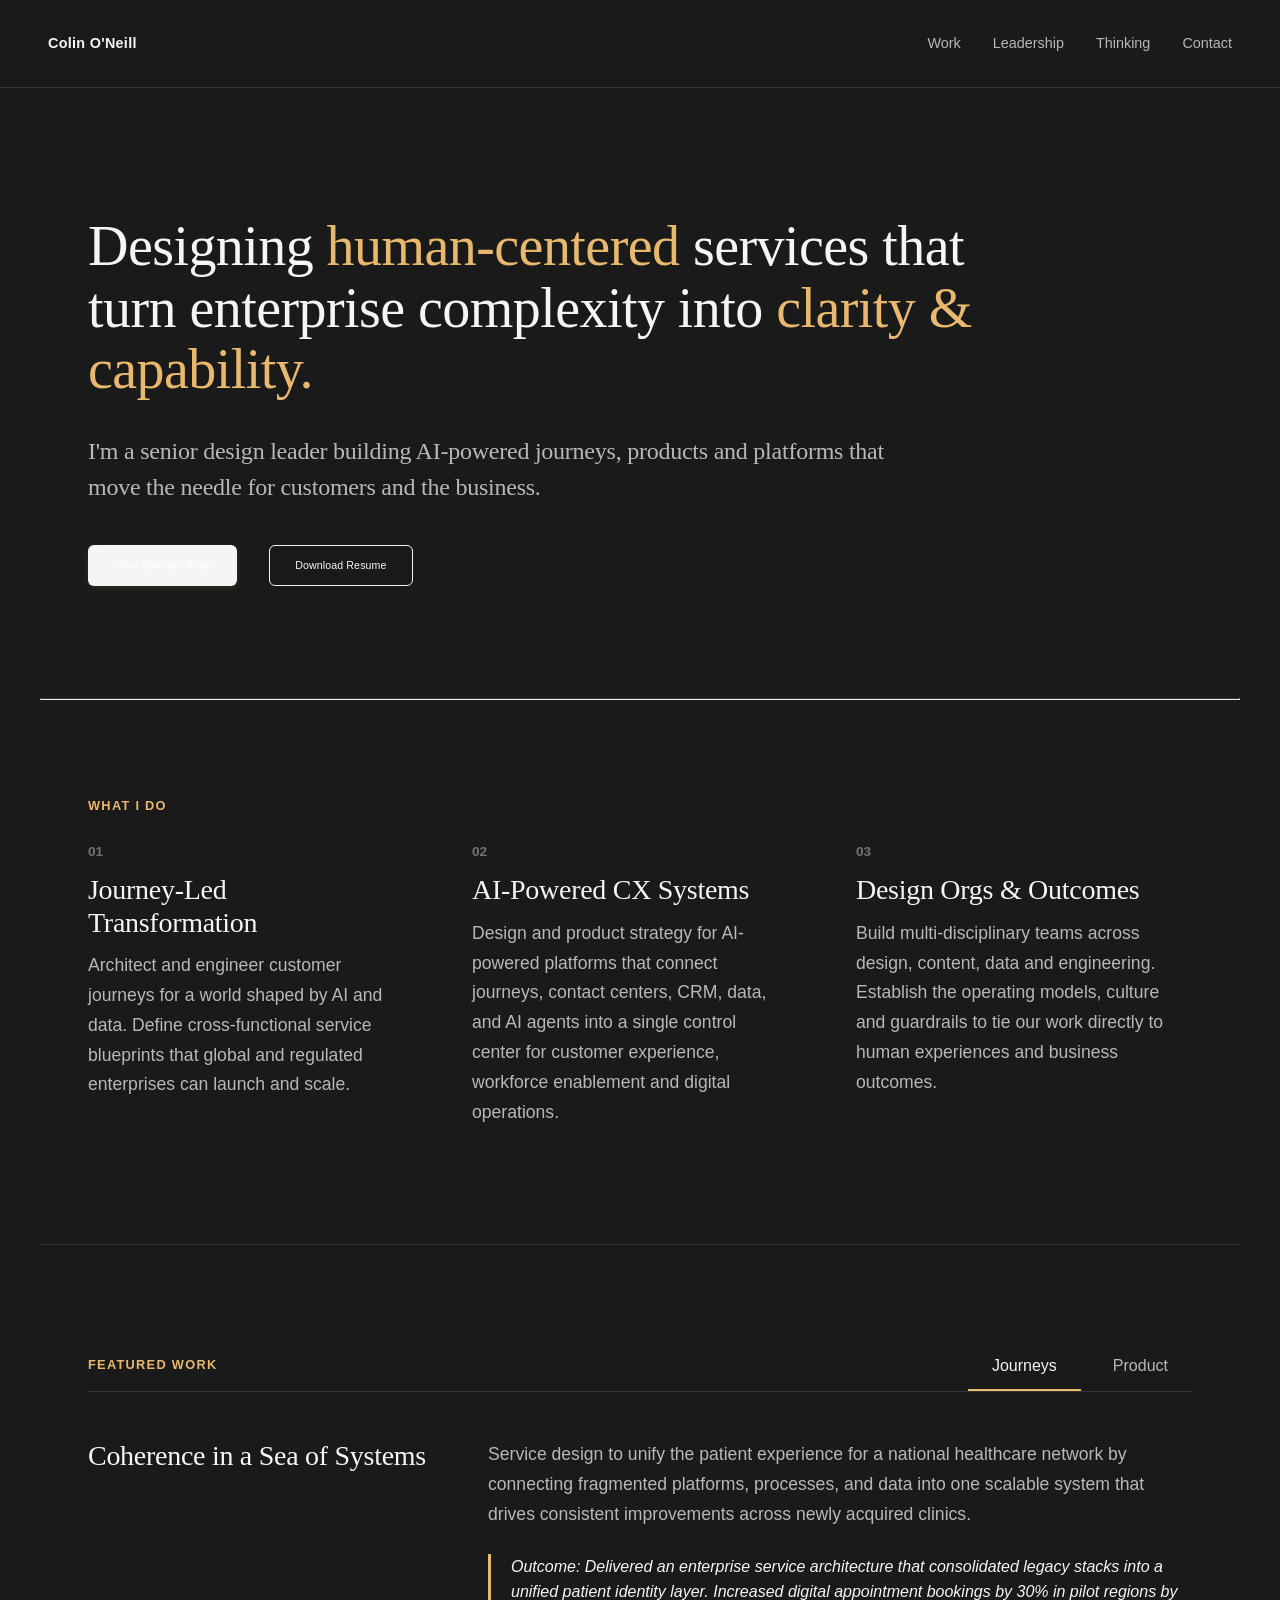
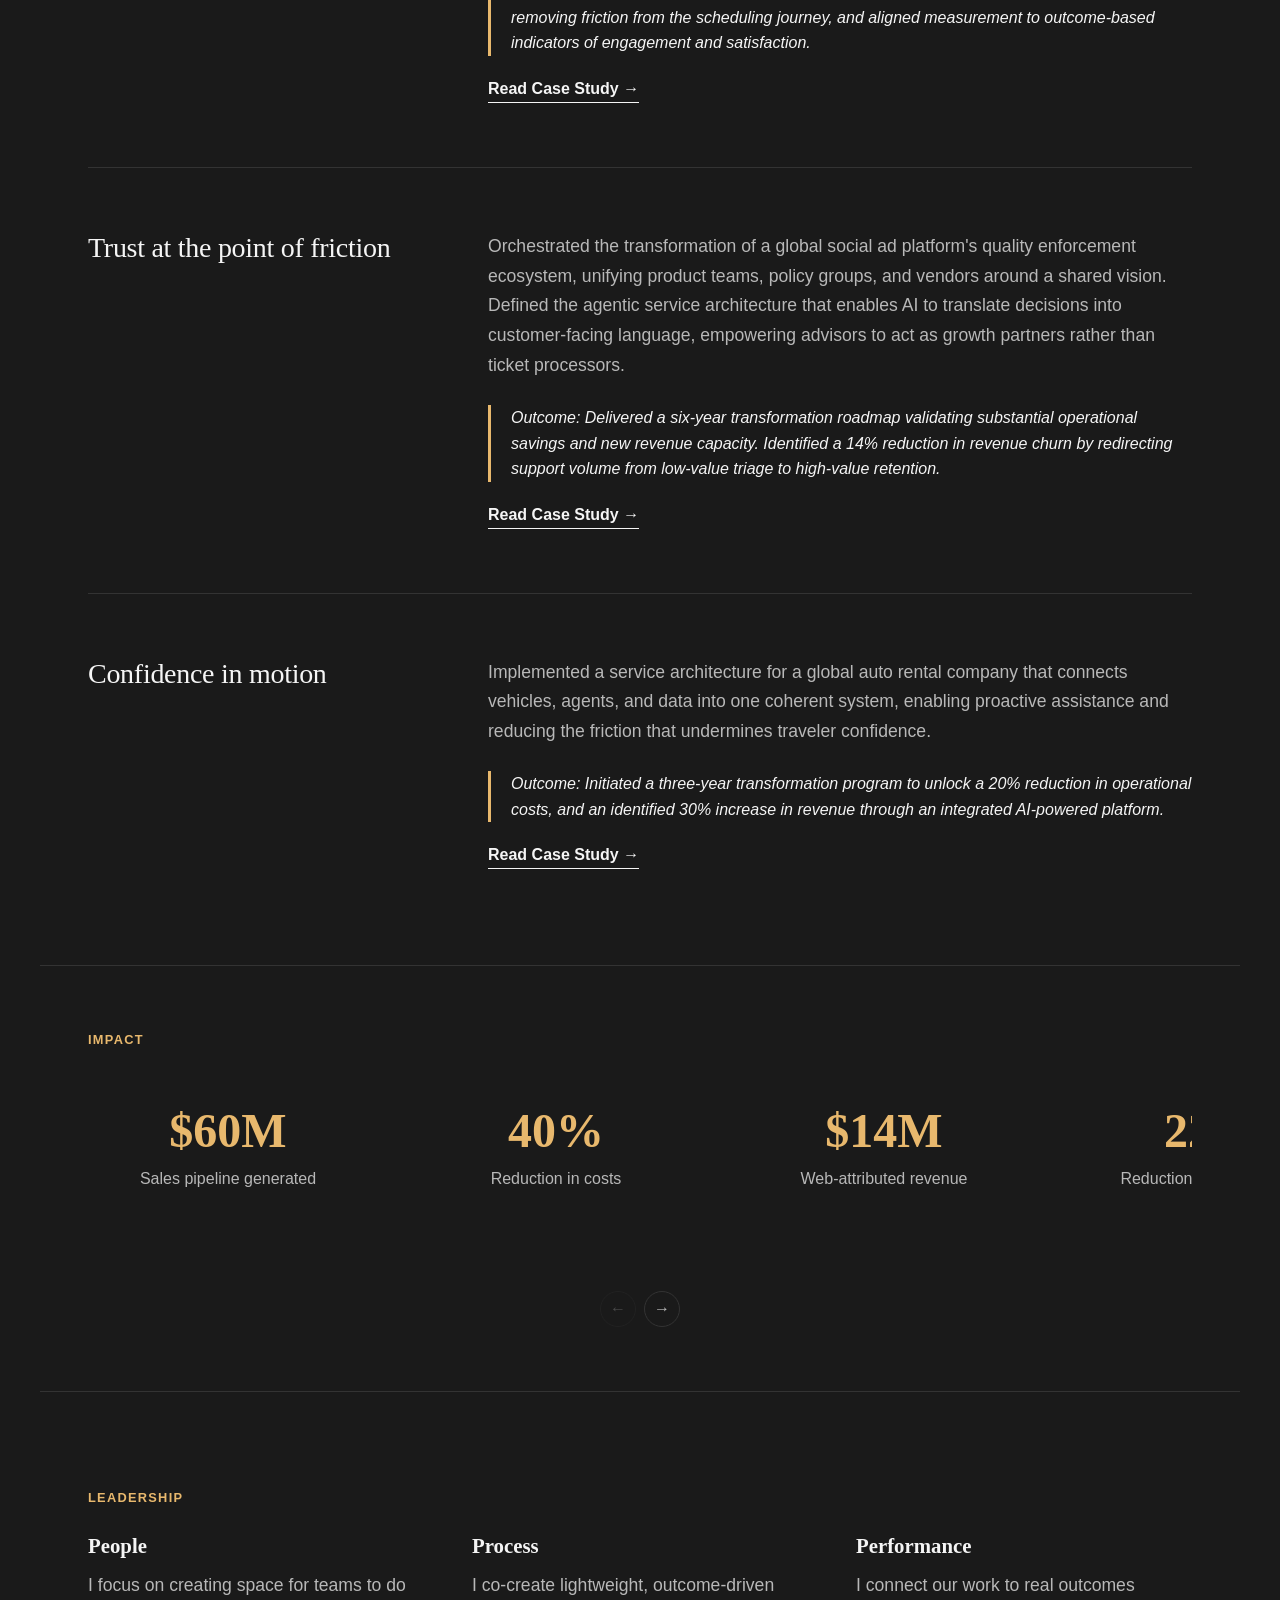
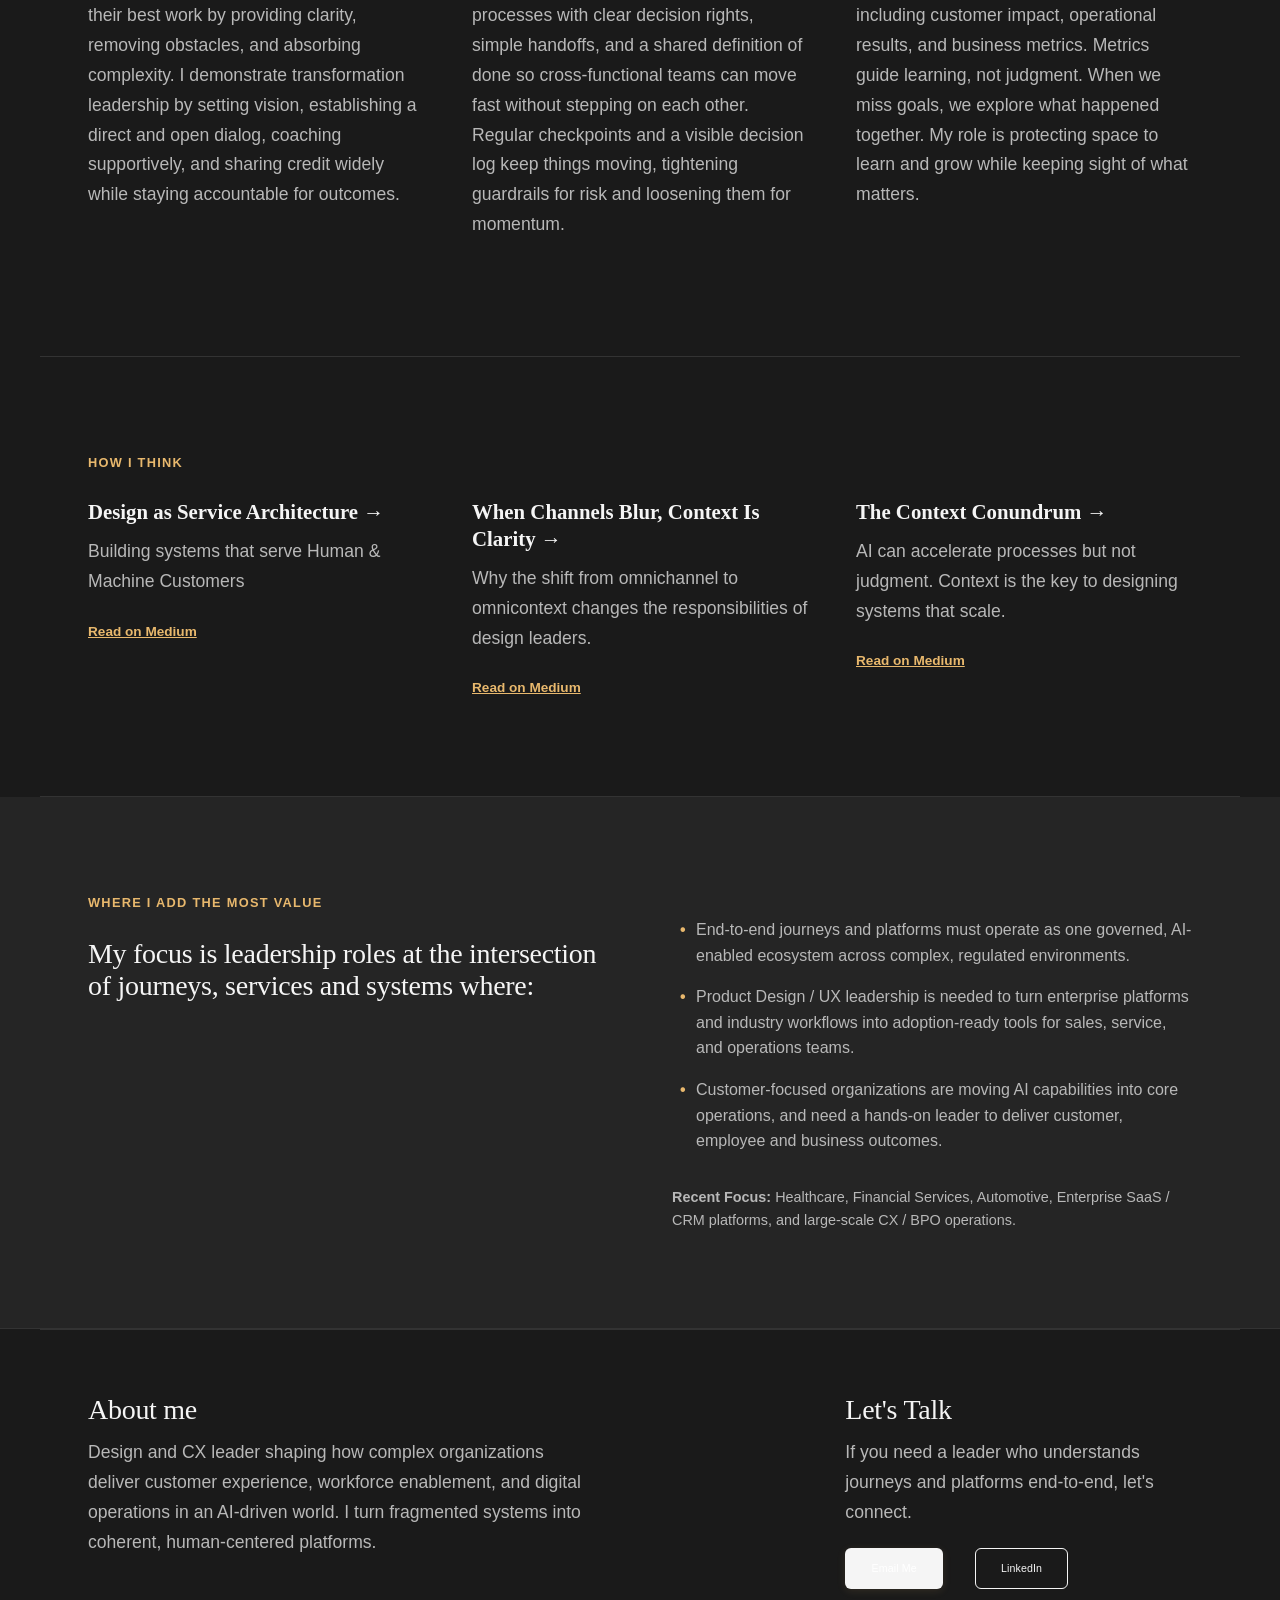
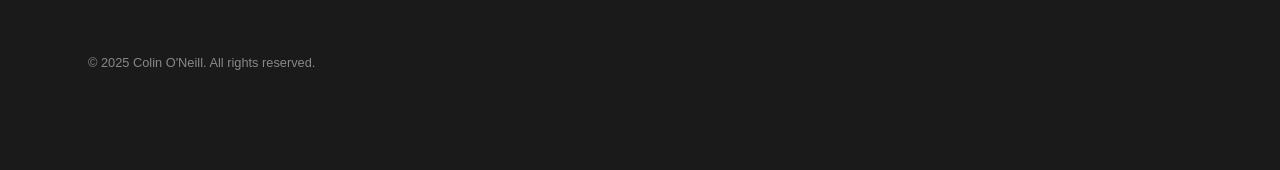
==== commit 56ea76fb: "Implement sophisticated dark color palette across site Replace the warm, earthy palette with a sophi" ====
--- a/index.html
+++ b/index.html
@@ -30,7 +30,7 @@
 
         /* Override background color for index page */
         :root {
-            --bg-color: #FFFCF7;
+            --bg-color: #1A1A1A;
         }
 
         .container {
@@ -44,12 +44,12 @@
         /* Index-specific label color */
         .label {
             font-size: 0.8rem;
-            color: #C0795A;
+            color: #E8B86D;
             margin-bottom: 1.5rem;
         }
 
         /* Index-specific typography */
-        h1 { max-width: 975px; }
+        h1 { max-width: 900px; }
         h2 { font-size: 1.5rem; color: var(--text-secondary); font-weight: 400; margin-bottom: 2.5rem; max-width: 800px; line-height: 1.5; margin-top: 0; }
         h3 { font-size: 1.75rem; margin-bottom: 0.75rem; margin-top: 0; }
         p { margin-bottom: 1.25rem; font-size: 1.1rem; line-height: 1.7; }
@@ -65,11 +65,11 @@
         }
 
         .btn-primary {
-            box-shadow: 0 2px 8px rgba(42, 36, 32, 0.12);
+            box-shadow: 0 2px 8px rgba(232, 184, 109, 0.12);
         }
 
         .btn-primary:hover {
-            box-shadow: 0 4px 12px rgba(212, 133, 106, 0.2);
+            box-shadow: 0 4px 12px rgba(232, 184, 109, 0.2);
             transform: translateY(-1px);
         }
 
@@ -228,7 +228,7 @@
         .metrics-nav-arrow:hover {
             border-color: var(--accent-green);
             color: var(--accent-green);
-            background: rgba(212, 133, 106, 0.05);
+            background: rgba(232, 184, 109, 0.05);
         }
         .metrics-nav-arrow:disabled {
             opacity: 0.3;
@@ -335,7 +335,7 @@
         }
 
         /* --- 7. RIGHT FIT --- */
-        .fit-section { background-color: #FFF3E6; } /* Soft warm peach */
+        .fit-section { background-color: #252525; } /* Slightly lighter than main background */
         .fit-grid {
             display: grid;
             grid-template-columns: 1fr 1fr;
@@ -906,7 +906,13 @@
                 });
             });
 
-            // Handle hash changes (for browser back/forward)
+            // Handle browser back/forward (popstate from pushState)
+            window.addEventListener('popstate', function() {
+                const category = getCategoryFromHash();
+                switchTab(category, false); // Don't update URL to avoid loop
+            });
+
+            // Also handle direct hash changes (for backwards compatibility)
             window.addEventListener('hashchange', function() {
                 const category = getCategoryFromHash();
                 switchTab(category, false); // Don't update URL to avoid loop
--- a/styles.css
+++ b/styles.css
@@ -2,13 +2,13 @@
 
 /* --- GLOBAL VARIABLES & RESET --- */
 :root {
-    --bg-color: #FFF9F0;
-    --text-main: #2a2420;
-    --text-secondary: #5a4f47;
-    --accent-green: #D4856A;
-    --accent-olive: #C99A6E;
-    --accent-bg: #FFF3E6;
-    --border-color: #F0E4D7;
+    --bg-color: #1A1A1A;
+    --text-main: #F5F5F5;
+    --text-secondary: #B8B8B8;
+    --accent-green: #E8B86D;
+    --accent-olive: #9B7653;
+    --accent-bg: #252525;
+    --border-color: #333333;
     --spacing-unit: 1rem;
     --container-width: 1200px;
     --font-family-body: 'Helvetica Neue', Helvetica, Arial, sans-serif;
@@ -243,7 +243,7 @@
 
 /* --- INSIGHT BOX --- */
 .insight-box {
-    background-color: #FAF6F1;
+    background-color: #242424;
     padding: 2.5rem;
     margin: 3rem 0;
     border-radius: 2px;
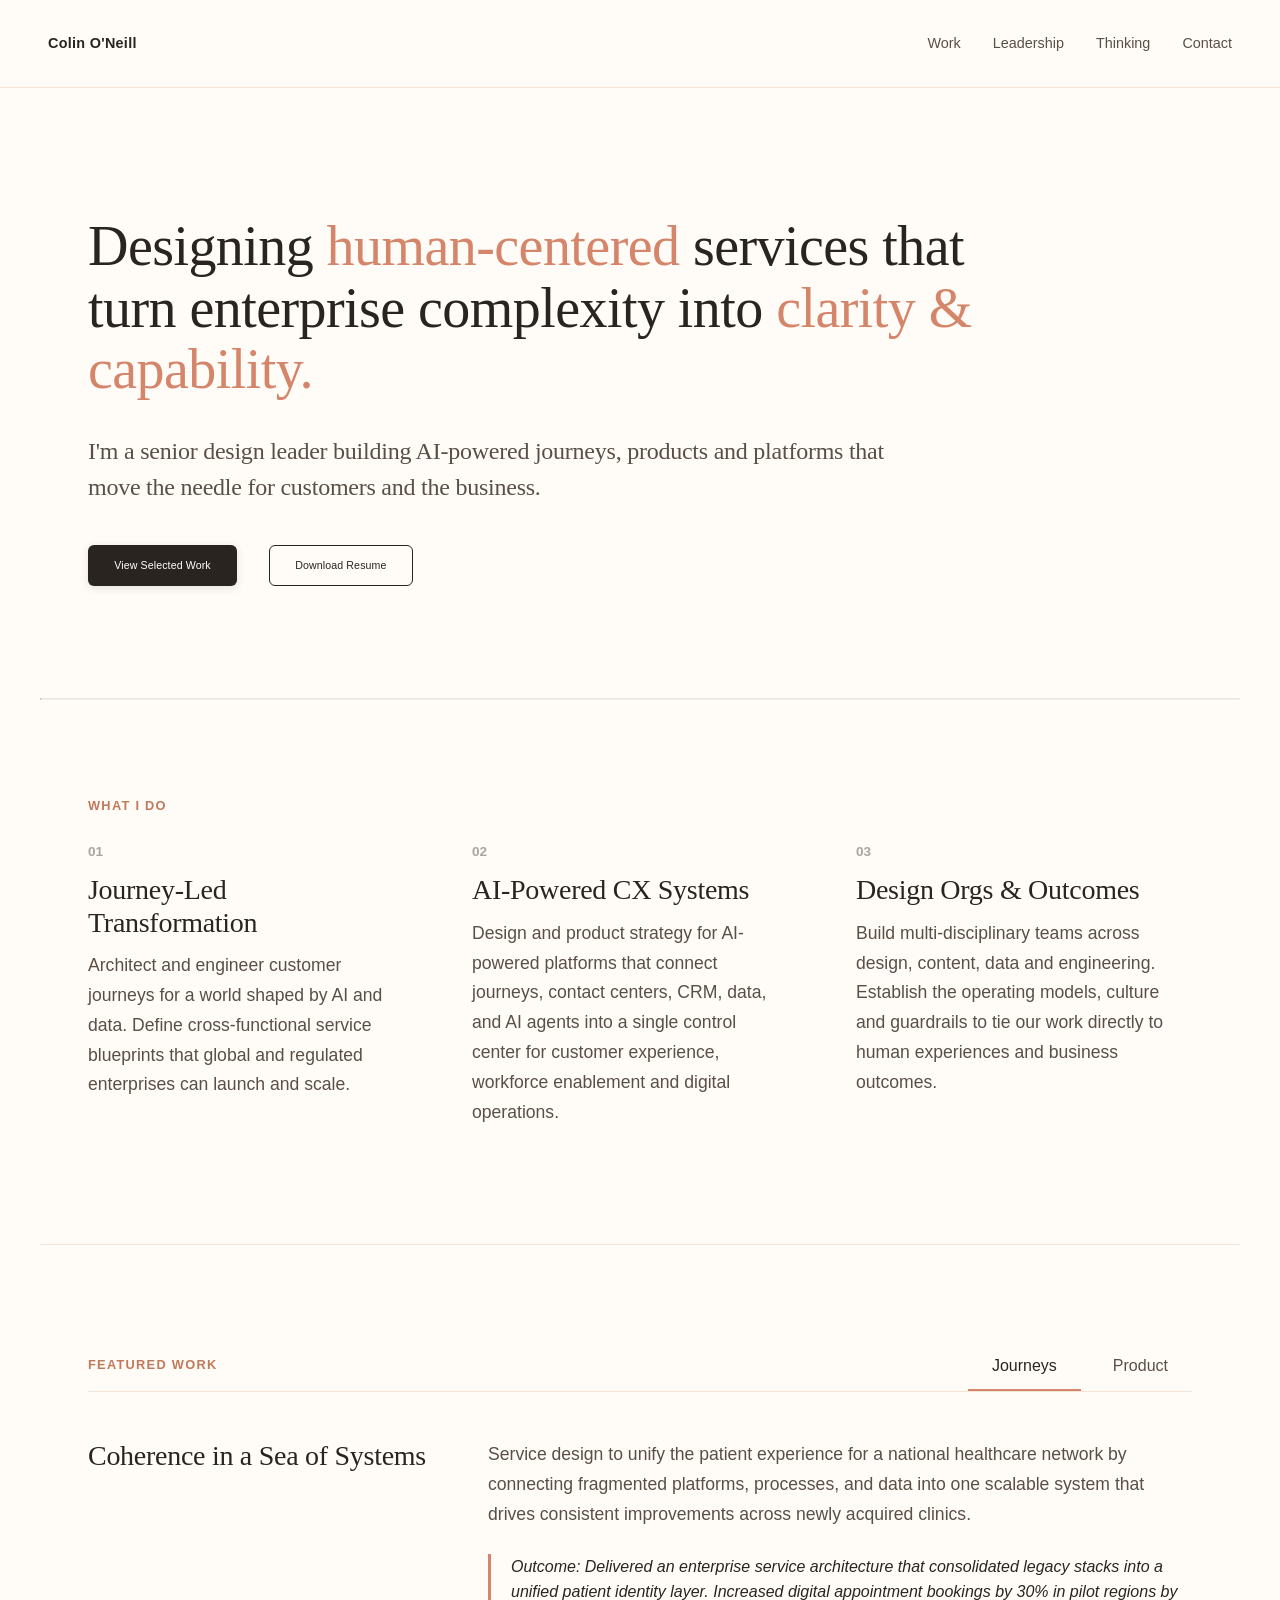
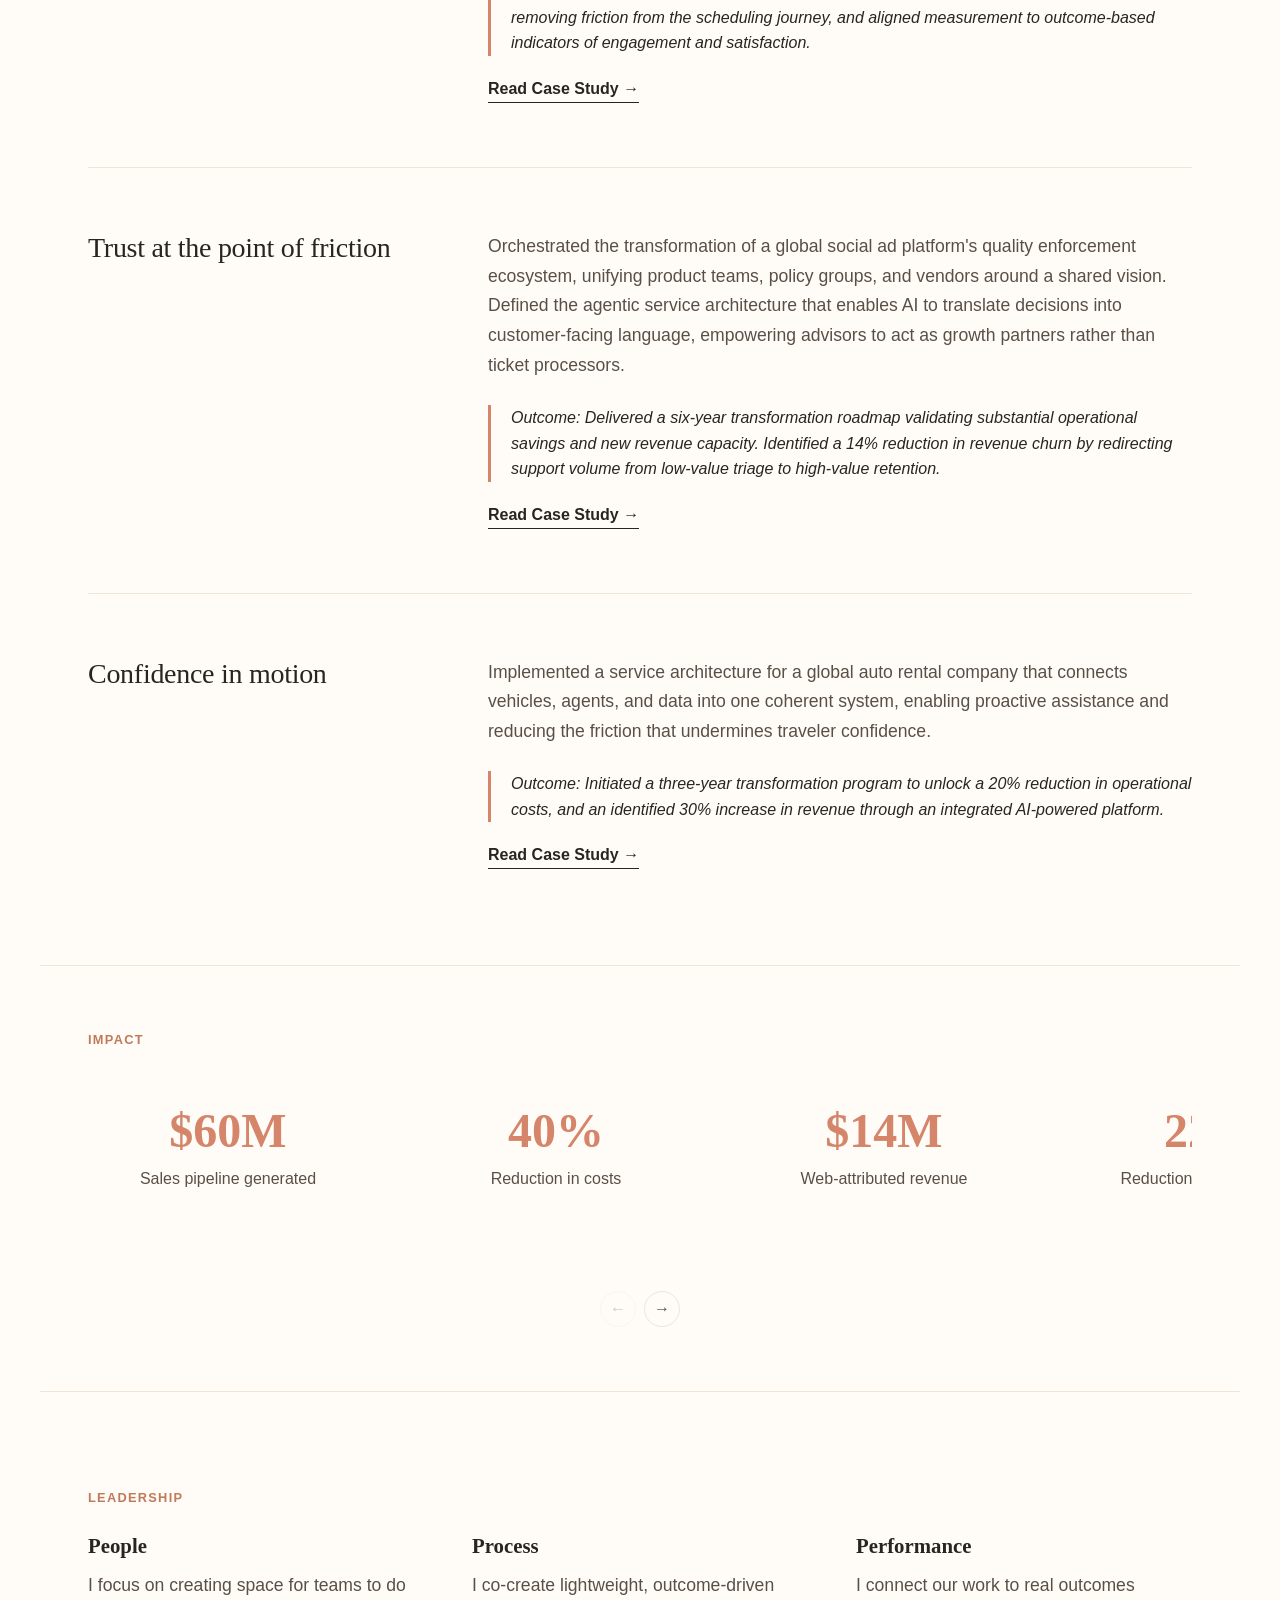
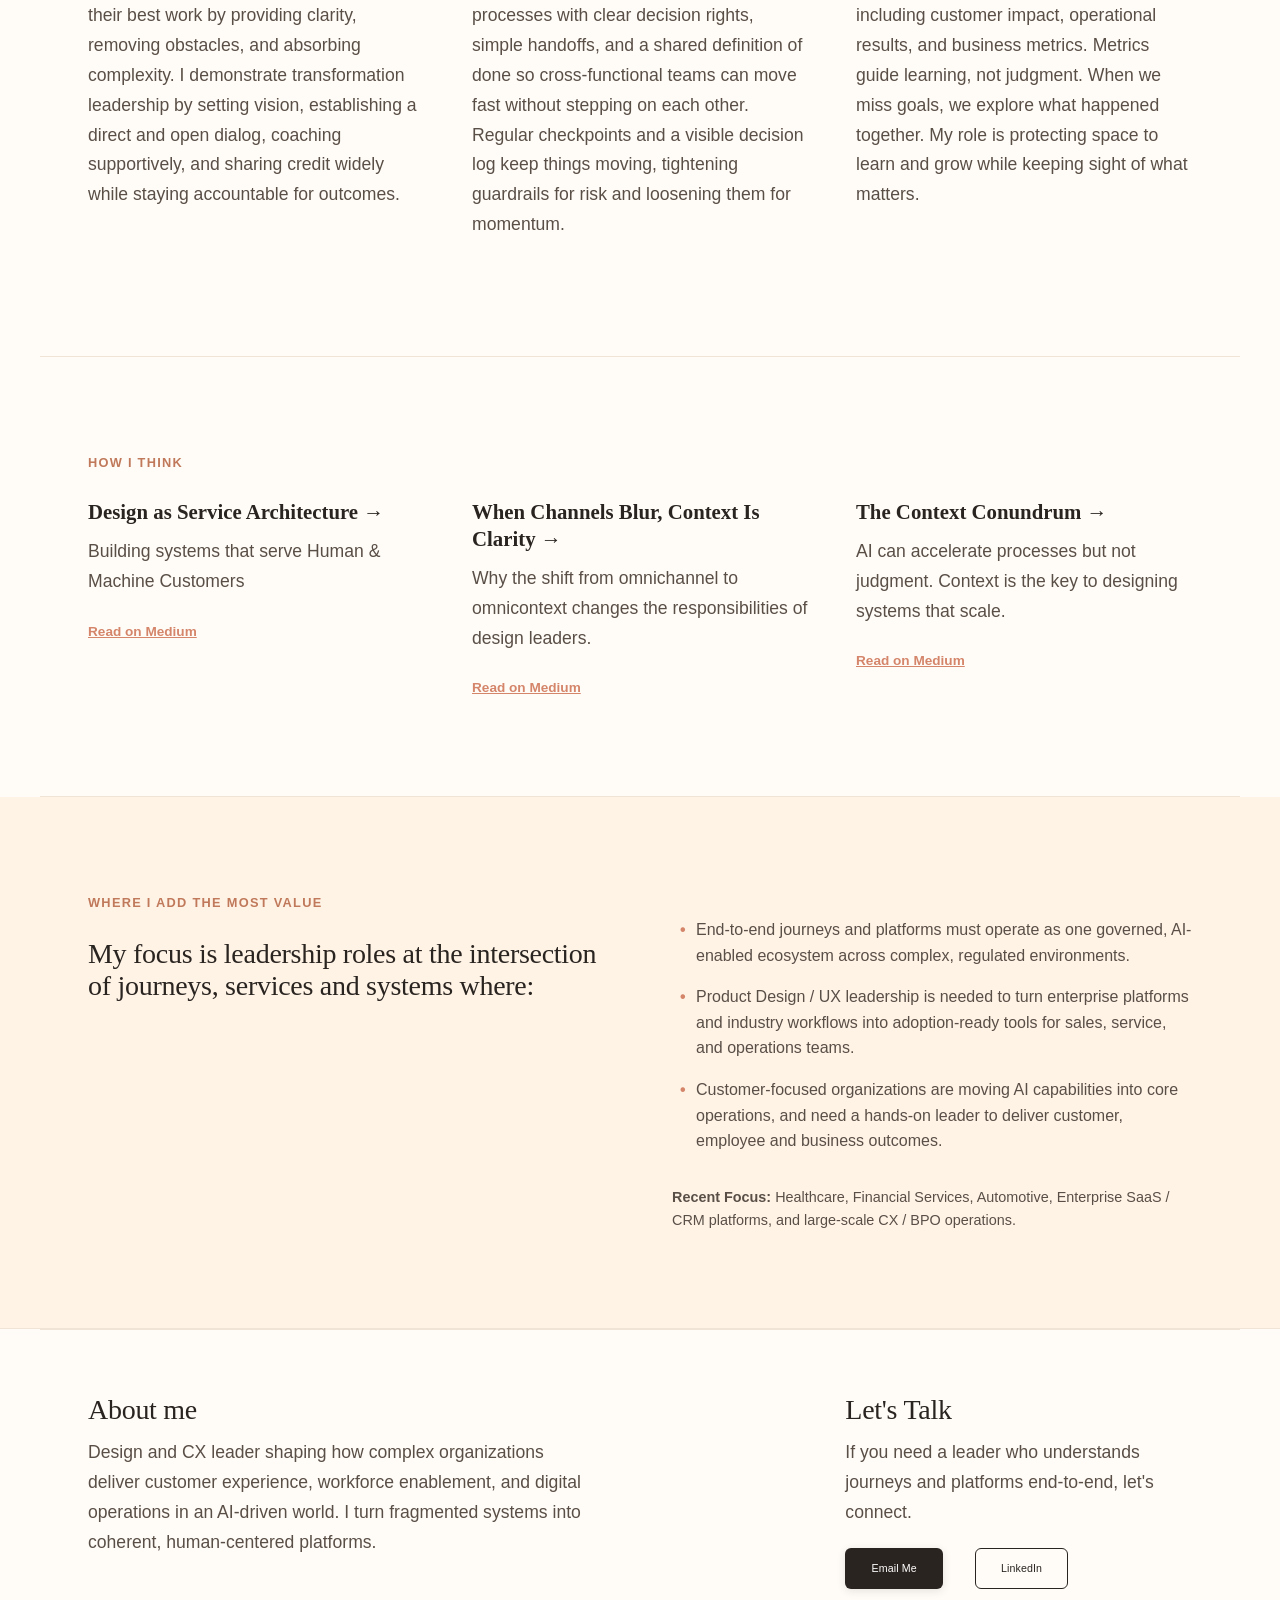
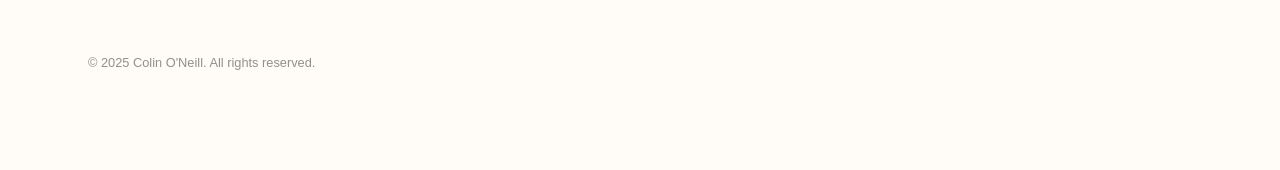
==== commit c87bee70: "Revert to original warm, earthy color palette Reverted the dark color palette back to the original s" ====
--- a/index.html
+++ b/index.html
@@ -30,7 +30,7 @@
 
         /* Override background color for index page */
         :root {
-            --bg-color: #1A1A1A;
+            --bg-color: #FFFCF7;
         }
 
         .container {
@@ -44,7 +44,7 @@
         /* Index-specific label color */
         .label {
             font-size: 0.8rem;
-            color: #E8B86D;
+            color: #C0795A;
             margin-bottom: 1.5rem;
         }
 
@@ -65,11 +65,11 @@
         }
 
         .btn-primary {
-            box-shadow: 0 2px 8px rgba(232, 184, 109, 0.12);
+            box-shadow: 0 2px 8px rgba(42, 36, 32, 0.12);
         }
 
         .btn-primary:hover {
-            box-shadow: 0 4px 12px rgba(232, 184, 109, 0.2);
+            box-shadow: 0 4px 12px rgba(212, 133, 106, 0.2);
             transform: translateY(-1px);
         }
 
@@ -228,7 +228,7 @@
         .metrics-nav-arrow:hover {
             border-color: var(--accent-green);
             color: var(--accent-green);
-            background: rgba(232, 184, 109, 0.05);
+            background: rgba(212, 133, 106, 0.05);
         }
         .metrics-nav-arrow:disabled {
             opacity: 0.3;
@@ -335,7 +335,7 @@
         }
 
         /* --- 7. RIGHT FIT --- */
-        .fit-section { background-color: #252525; } /* Slightly lighter than main background */
+        .fit-section { background-color: #FFF3E6; } /* Soft warm peach */
         .fit-grid {
             display: grid;
             grid-template-columns: 1fr 1fr;
--- a/styles.css
+++ b/styles.css
@@ -2,13 +2,13 @@
 
 /* --- GLOBAL VARIABLES & RESET --- */
 :root {
-    --bg-color: #1A1A1A;
-    --text-main: #F5F5F5;
-    --text-secondary: #B8B8B8;
-    --accent-green: #E8B86D;
-    --accent-olive: #9B7653;
-    --accent-bg: #252525;
-    --border-color: #333333;
+    --bg-color: #FFF9F0;
+    --text-main: #2a2420;
+    --text-secondary: #5a4f47;
+    --accent-green: #D4856A;
+    --accent-olive: #C99A6E;
+    --accent-bg: #FFF3E6;
+    --border-color: #F0E4D7;
     --spacing-unit: 1rem;
     --container-width: 1200px;
     --font-family-body: 'Helvetica Neue', Helvetica, Arial, sans-serif;
@@ -243,7 +243,7 @@
 
 /* --- INSIGHT BOX --- */
 .insight-box {
-    background-color: #242424;
+    background-color: #FAF6F1;
     padding: 2.5rem;
     margin: 3rem 0;
     border-radius: 2px;
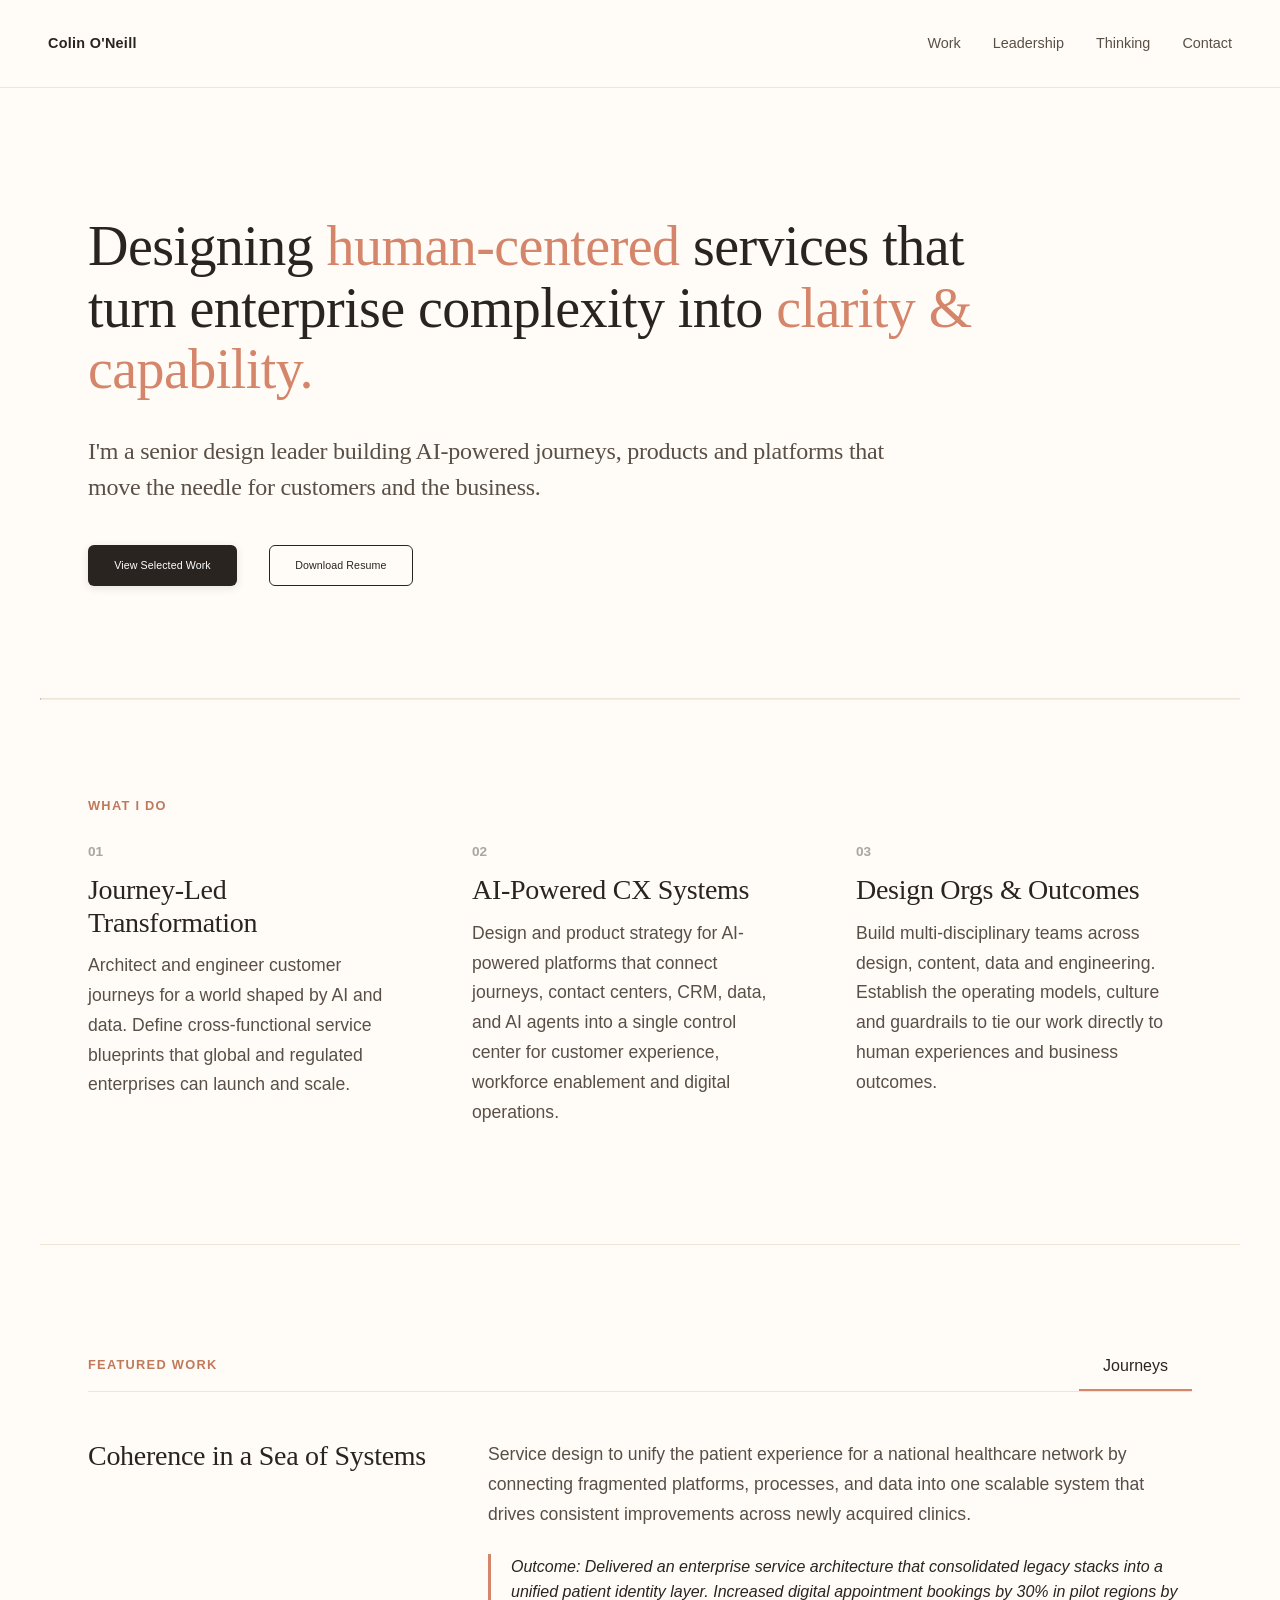
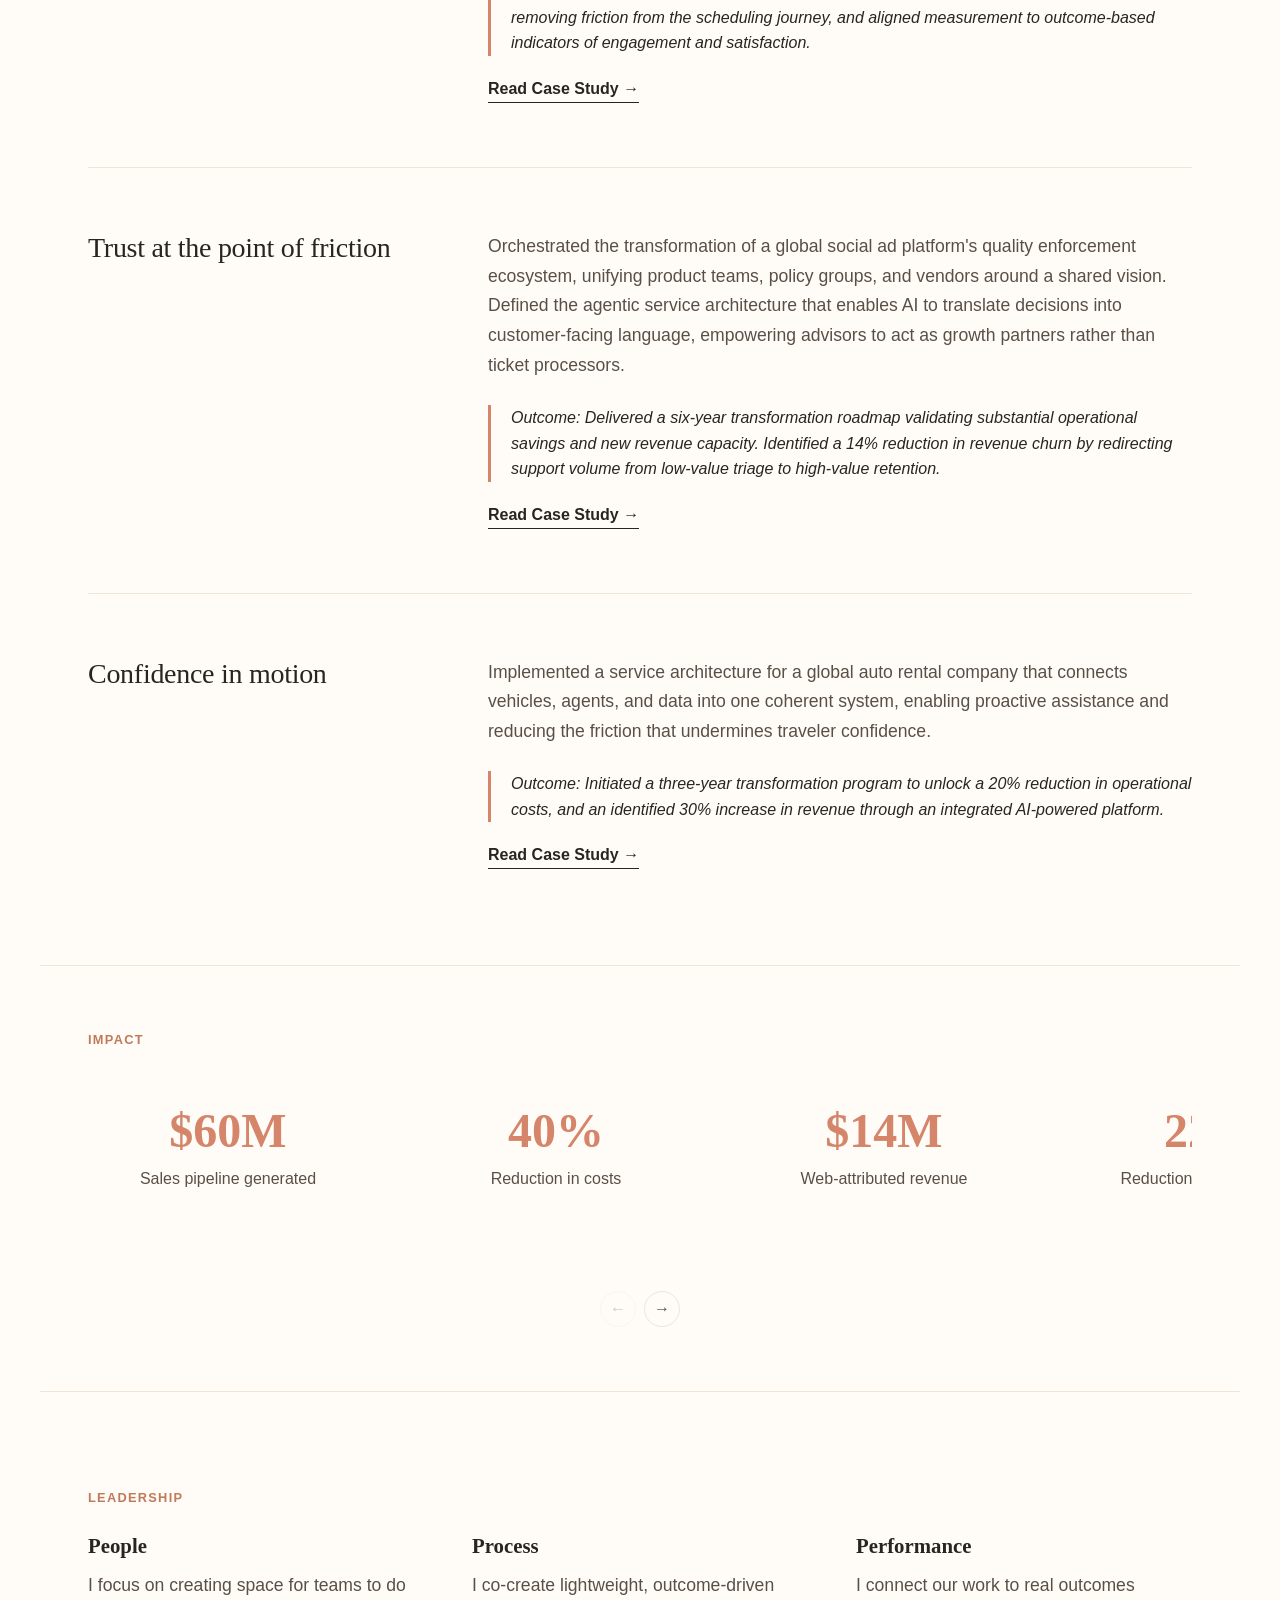
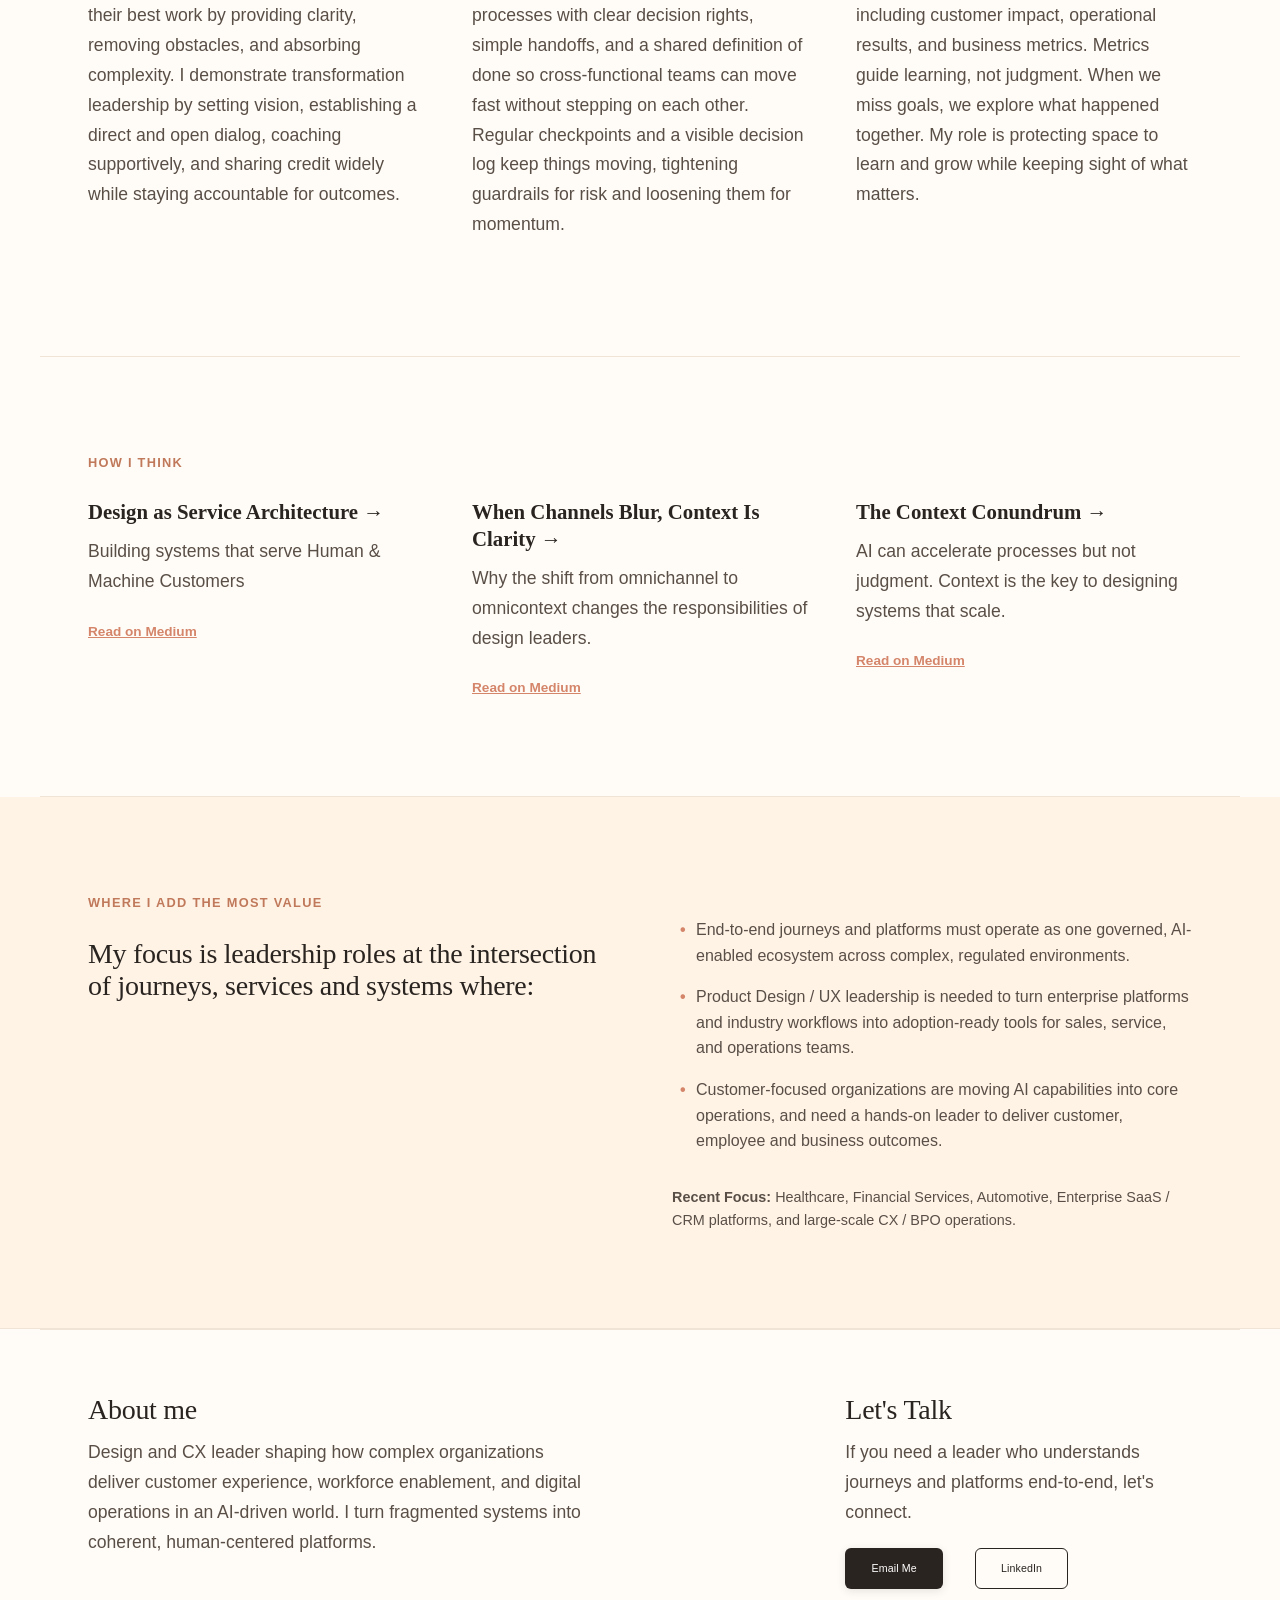
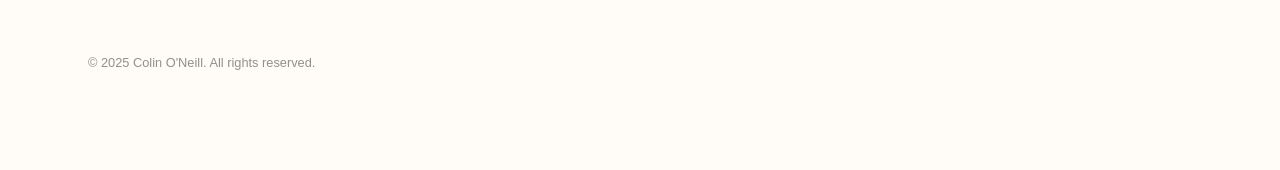
==== commit 4dbf2846: "Hide Product tab on home page for future release Temporarily hide the Product tab in the Featured Wo" ====
--- a/index.html
+++ b/index.html
@@ -519,7 +519,8 @@
             <span class="label">Featured Work</span>
             <div class="work-tabs">
                 <button class="work-tab active" data-category="journeys">Journeys</button>
-                <button class="work-tab" data-category="product">Product</button>
+                <!-- Product tab temporarily hidden - will be restored in future version -->
+                <button class="work-tab" data-category="product" style="display: none;">Product</button>
             </div>
         </div>
         <div class="work-list" id="workList">
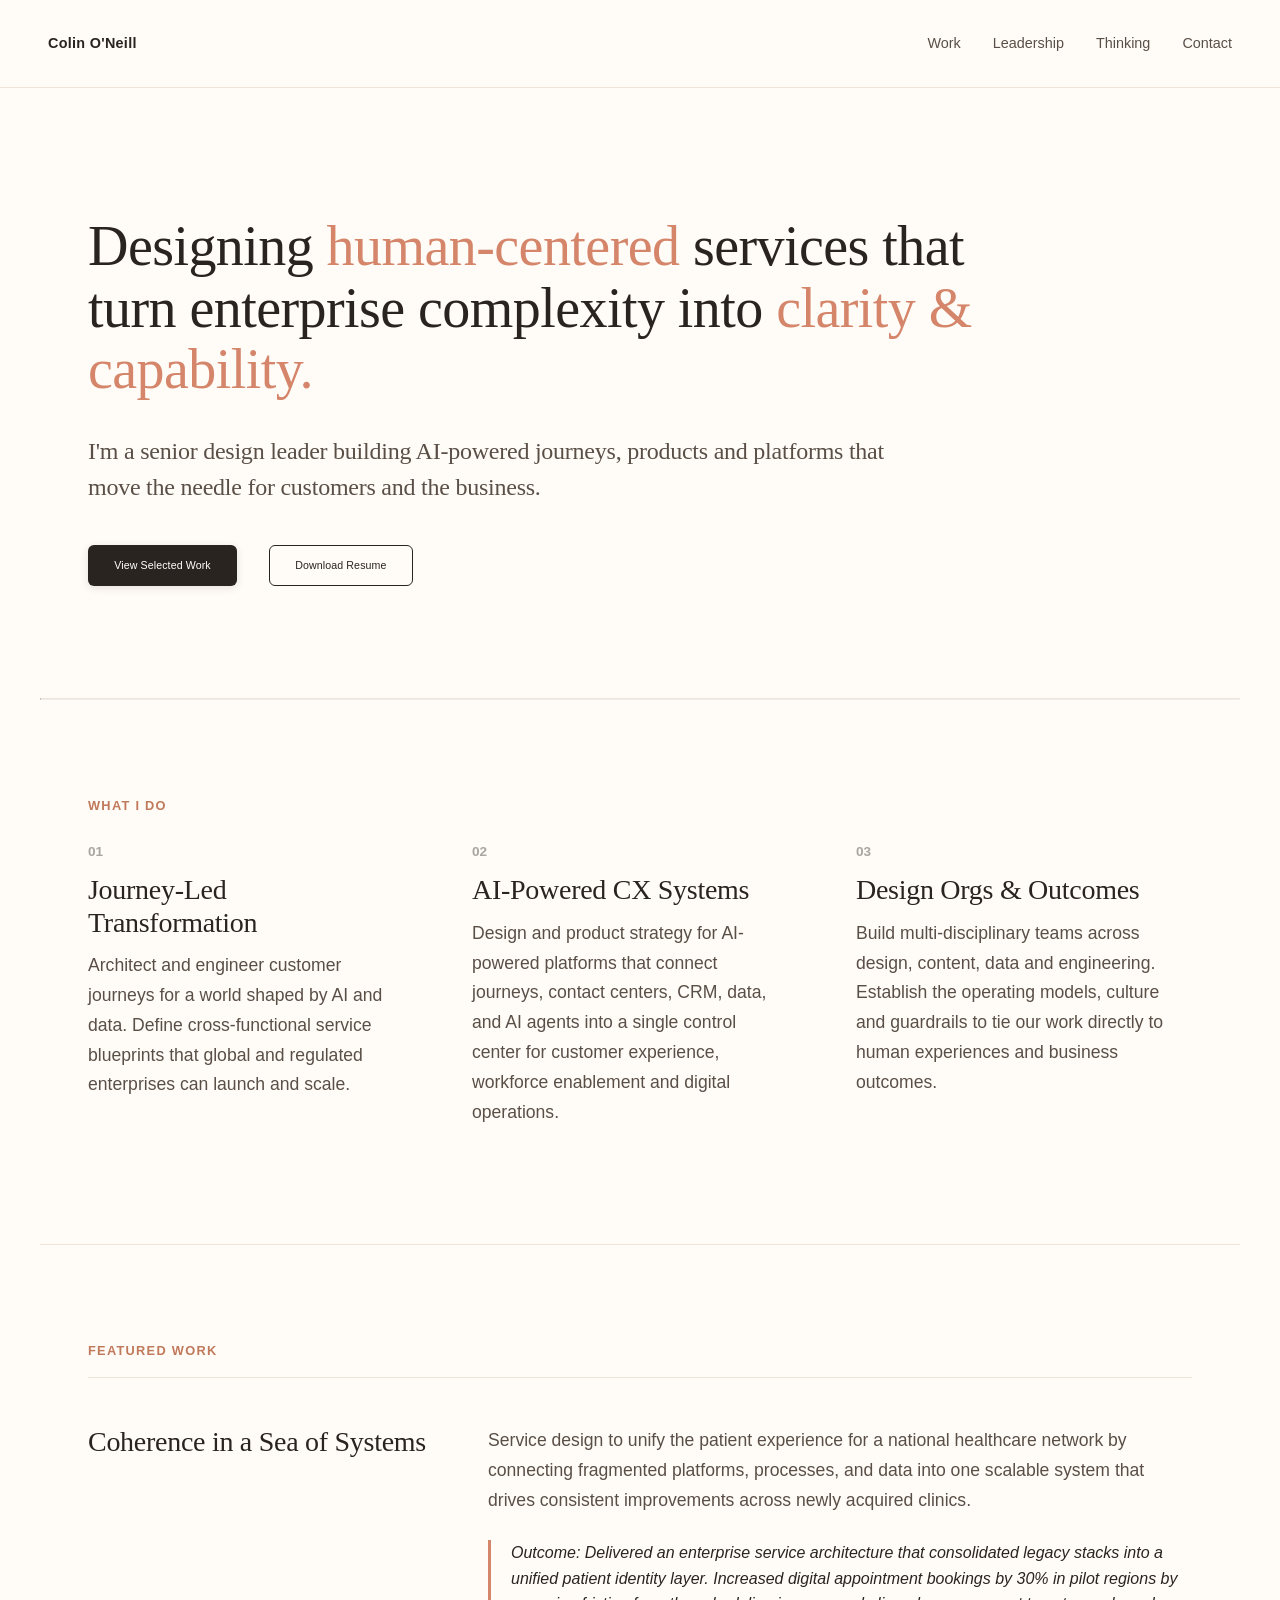
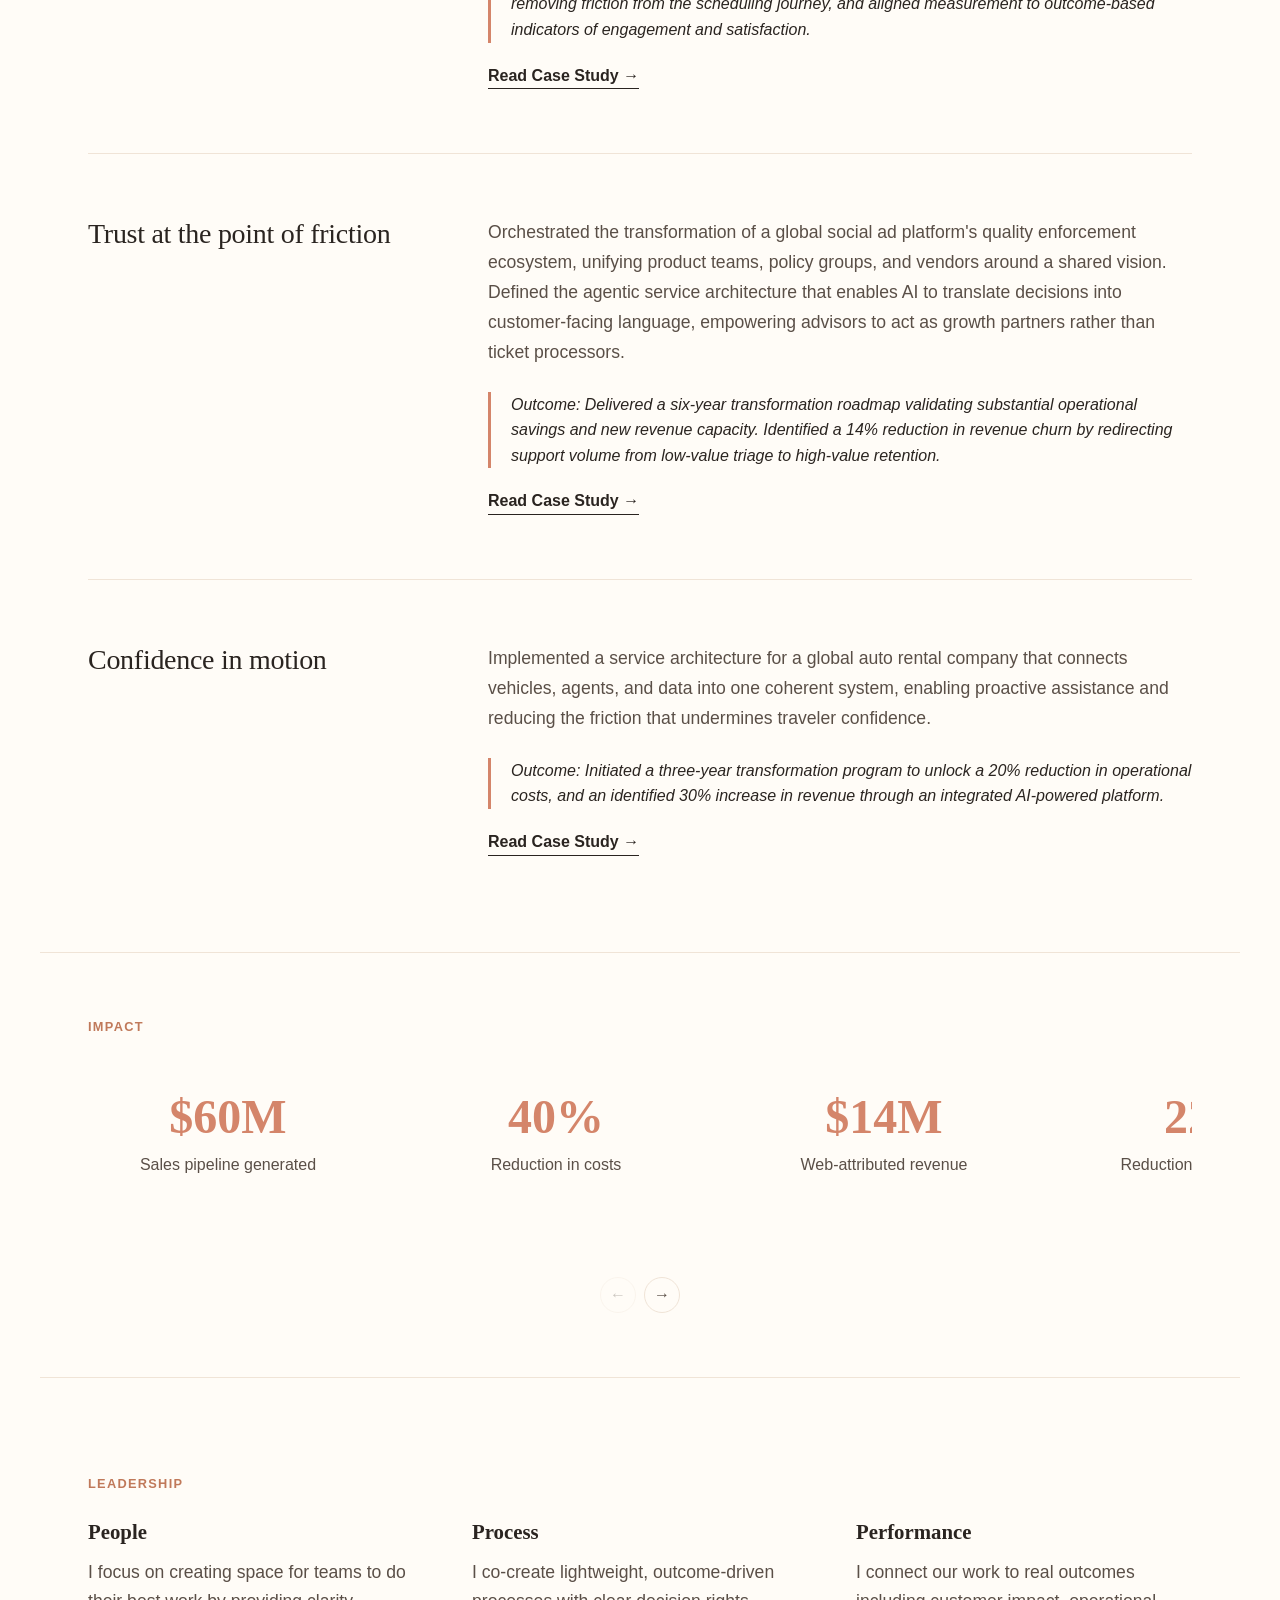
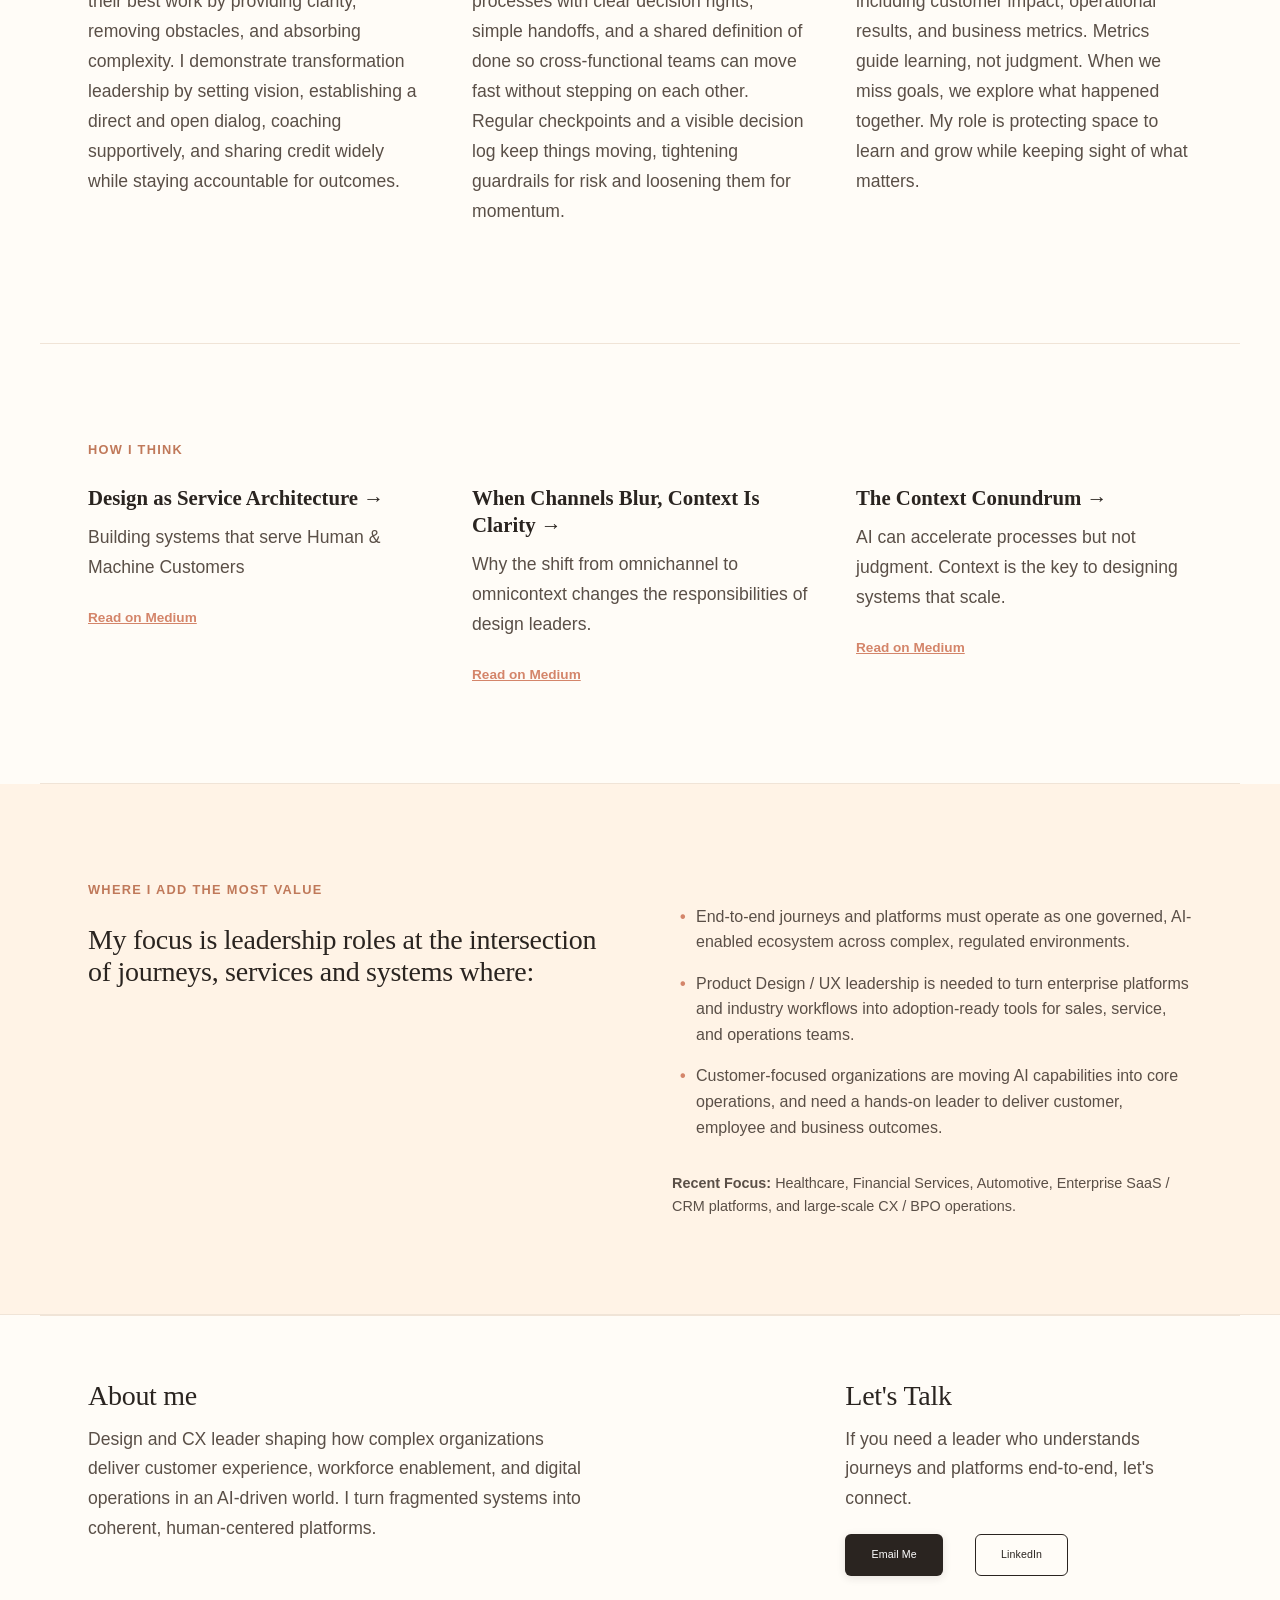
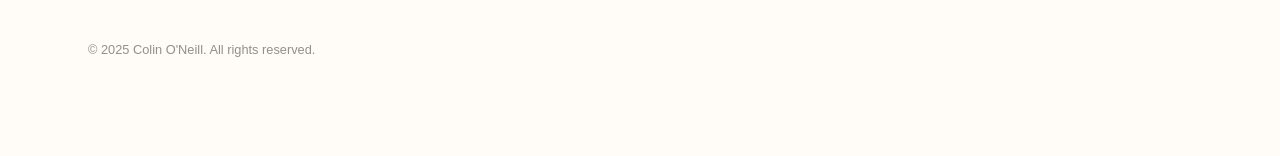
==== commit 07eae2ae: "Hide entire tab navigation bar with Product tab hidden Since only one tab (Journeys) would be visibl" ====
--- a/index.html
+++ b/index.html
@@ -517,7 +517,8 @@
     <section id="work" class="section container">
         <div class="work-header">
             <span class="label">Featured Work</span>
-            <div class="work-tabs">
+            <!-- Tab navigation temporarily hidden - will be restored when Product tab returns -->
+            <div class="work-tabs" style="display: none;">
                 <button class="work-tab active" data-category="journeys">Journeys</button>
                 <!-- Product tab temporarily hidden - will be restored in future version -->
                 <button class="work-tab" data-category="product" style="display: none;">Product</button>
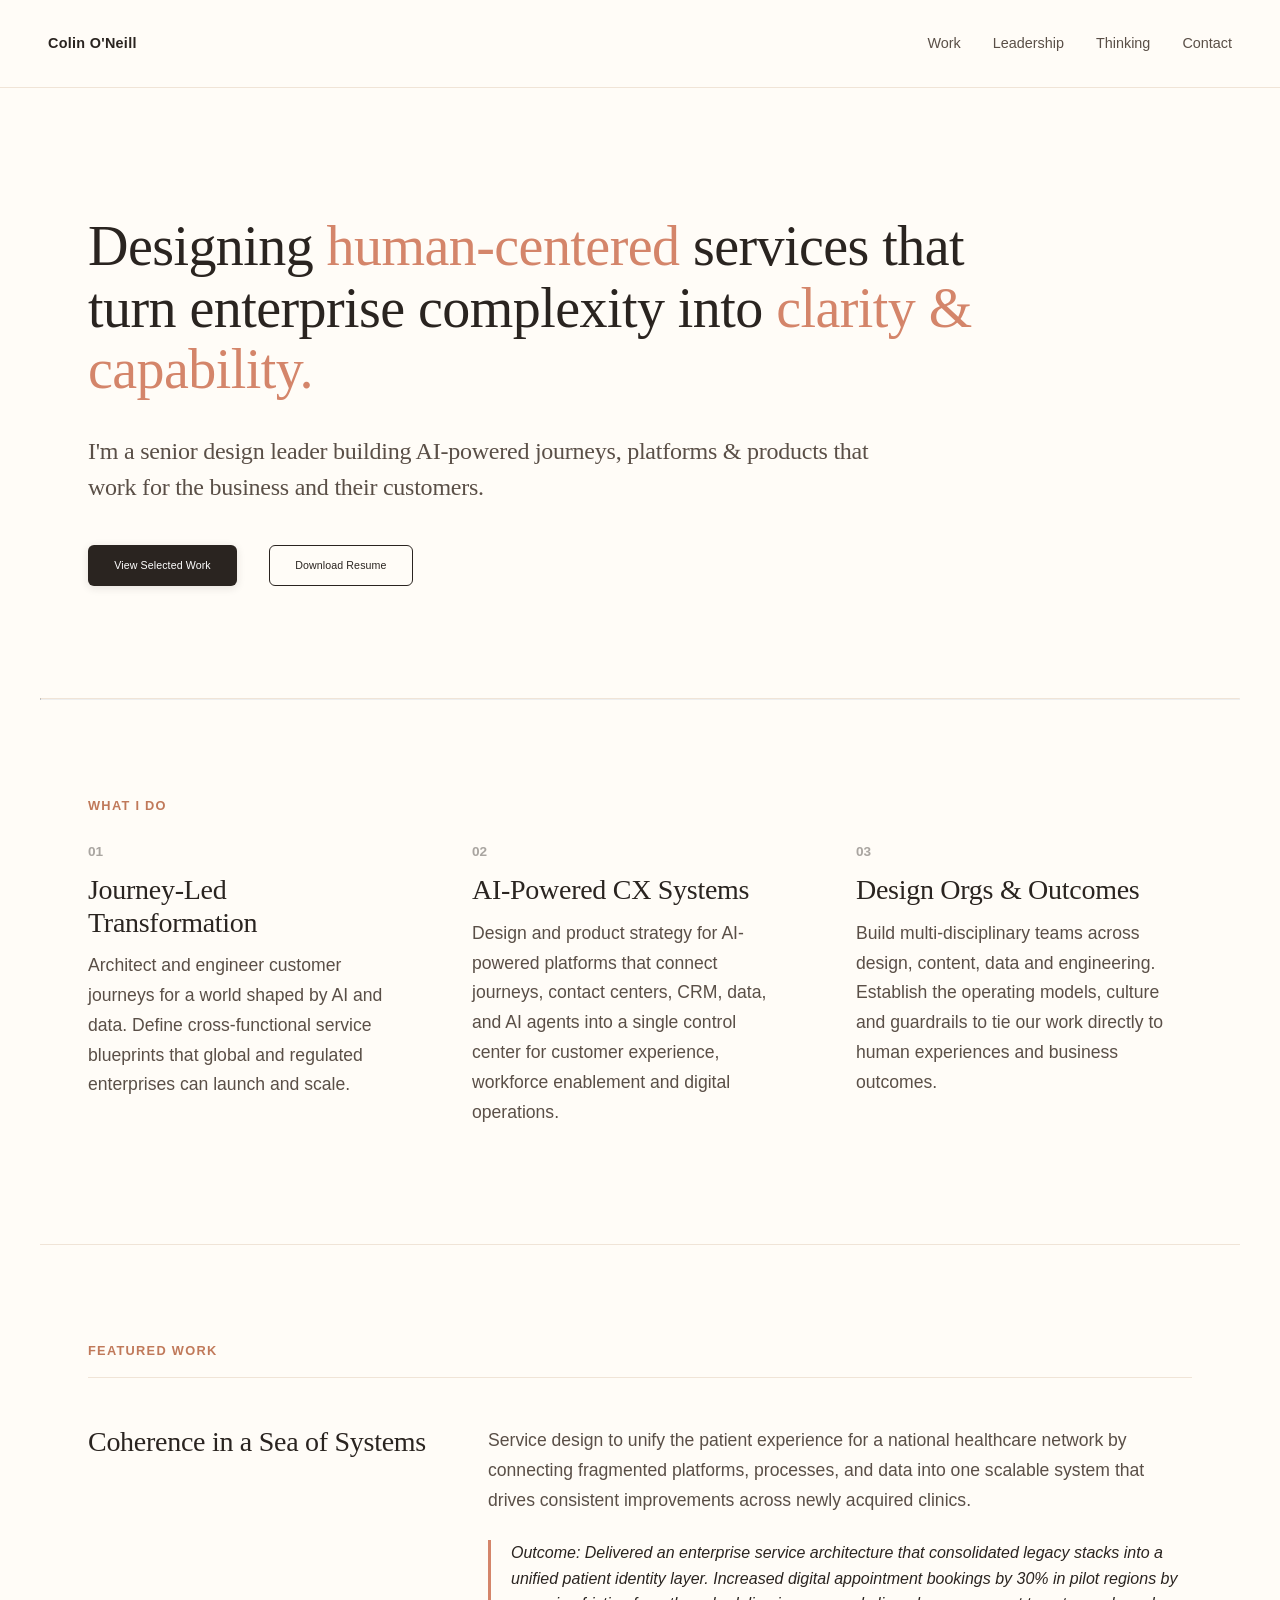
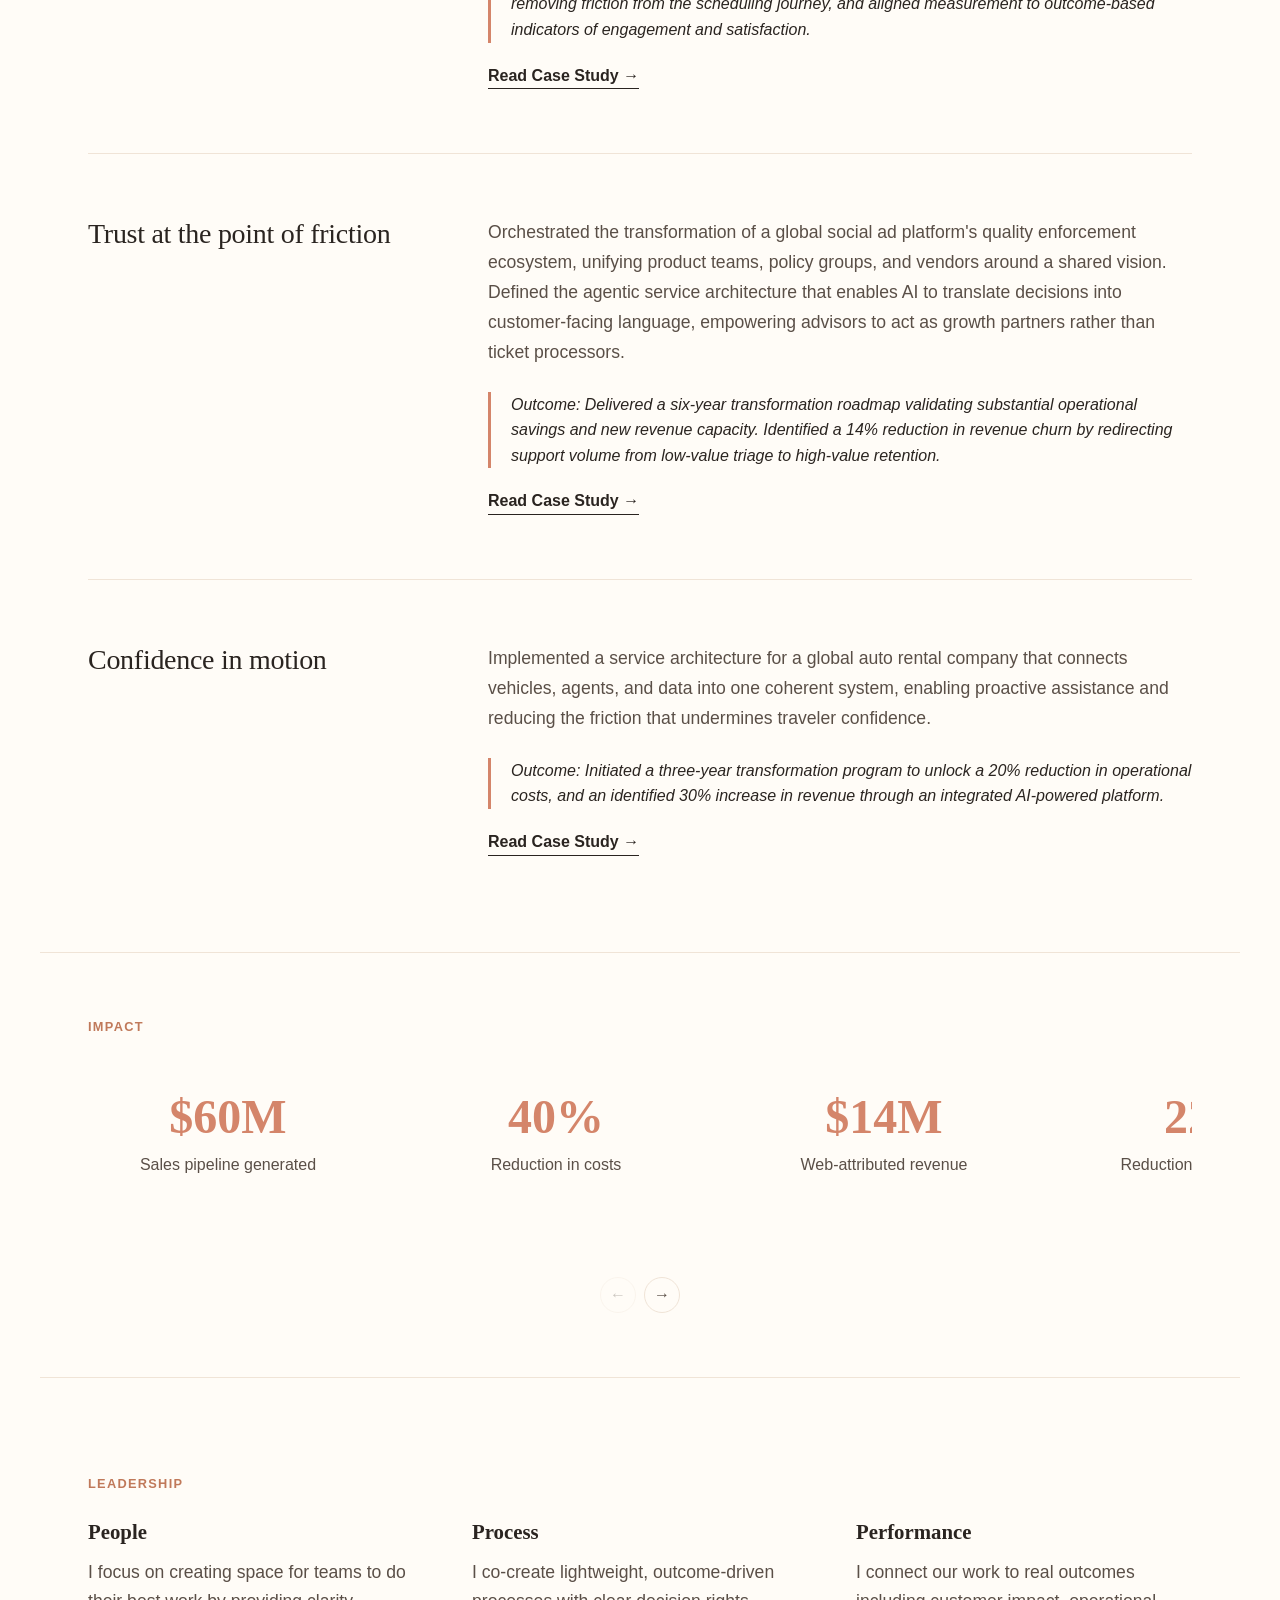
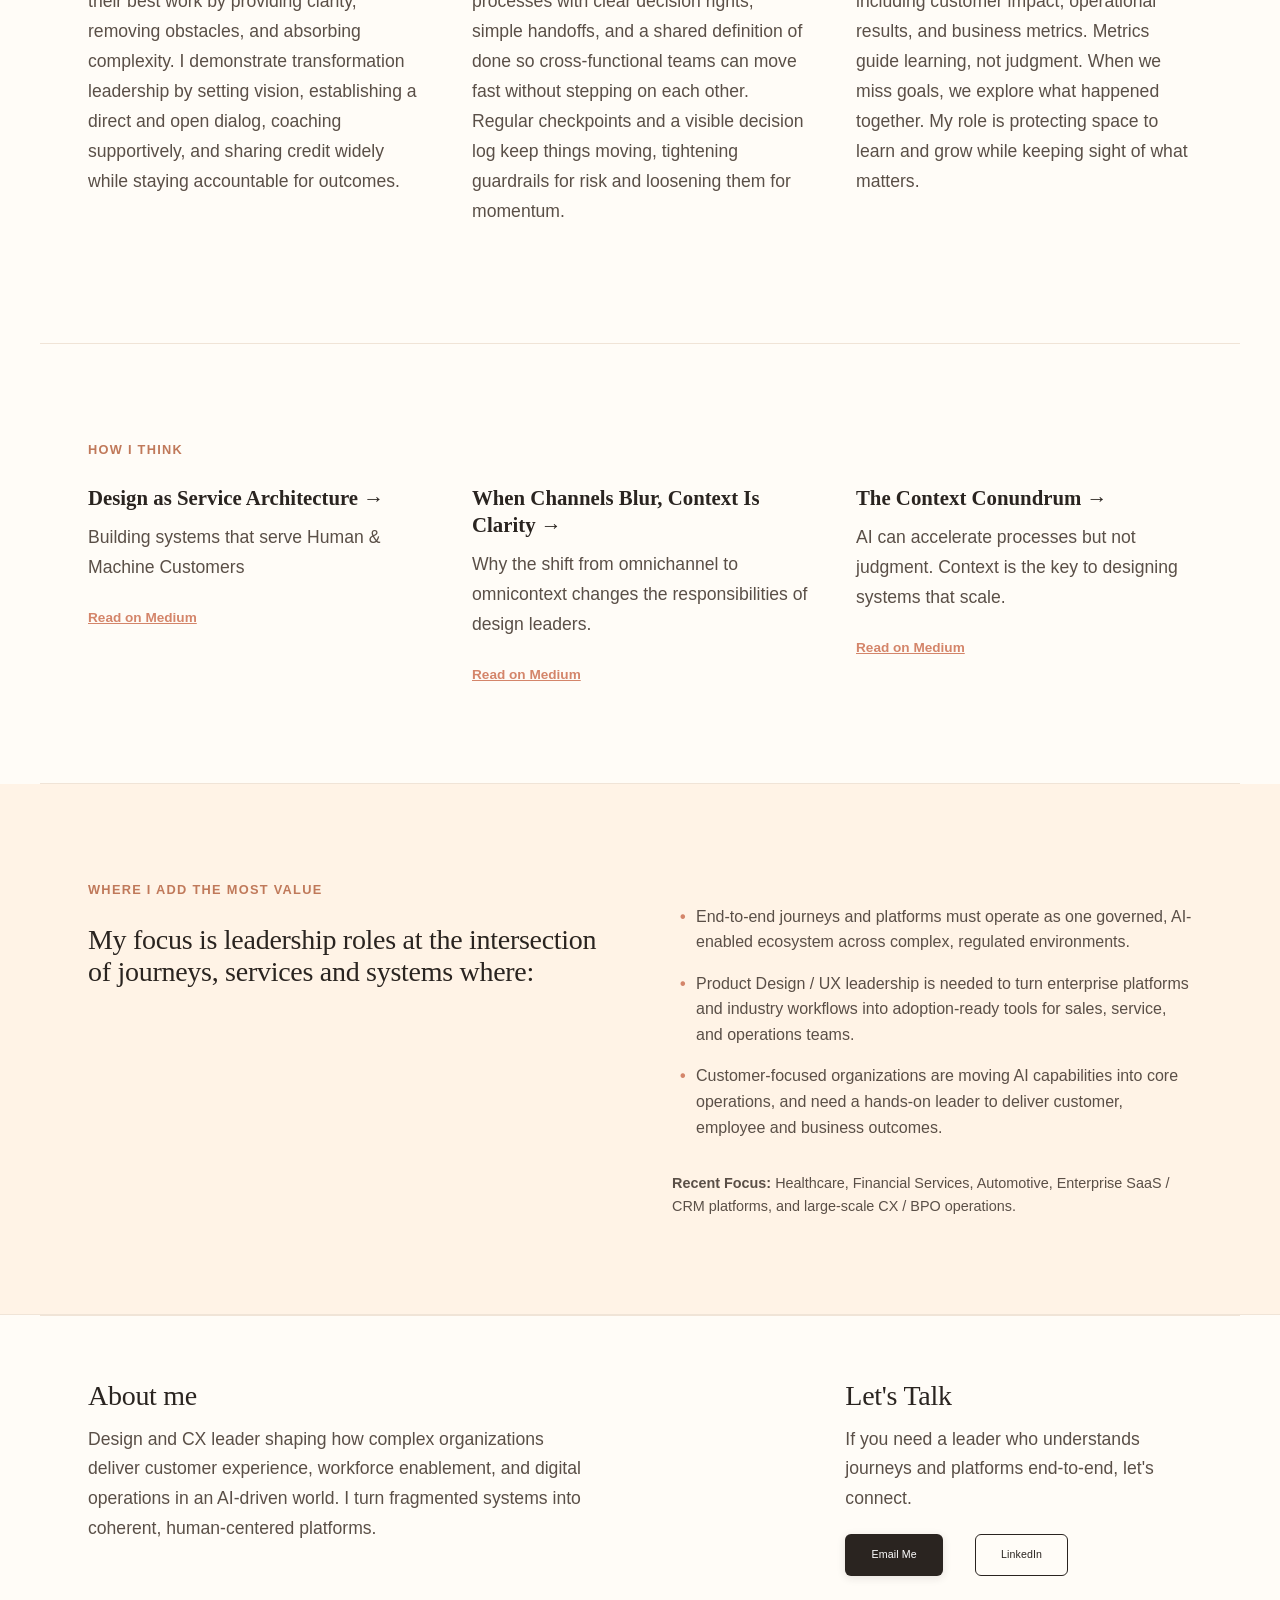
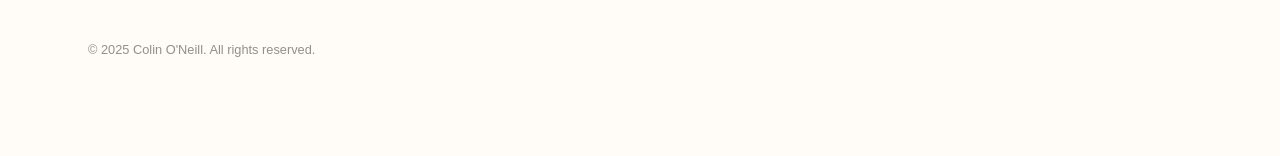
==== commit 8ad40f12: "Update home page h2 tagline Changed the h2 text to emphasize mutual value creation: - Old: "...that " ====
--- a/index.html
+++ b/index.html
@@ -484,7 +484,7 @@
 
     <header class="container">
         <h1>Designing <span class="accent">human-centered</span> services that turn enterprise complexity into <span class="accent">clarity & capability.</span></h1>
-        <h2>I'm a senior design leader building AI-powered journeys, products and platforms that move the needle for customers and the business.</h2>
+        <h2>I'm a senior design leader building AI-powered journeys, platforms & products that work for the business and their customers.</h2>
         <div class="btn-group">
             <a href="#work" class="btn btn-primary">View Selected Work</a>
             <a href="#" class="btn btn-secondary">Download Resume</a>
